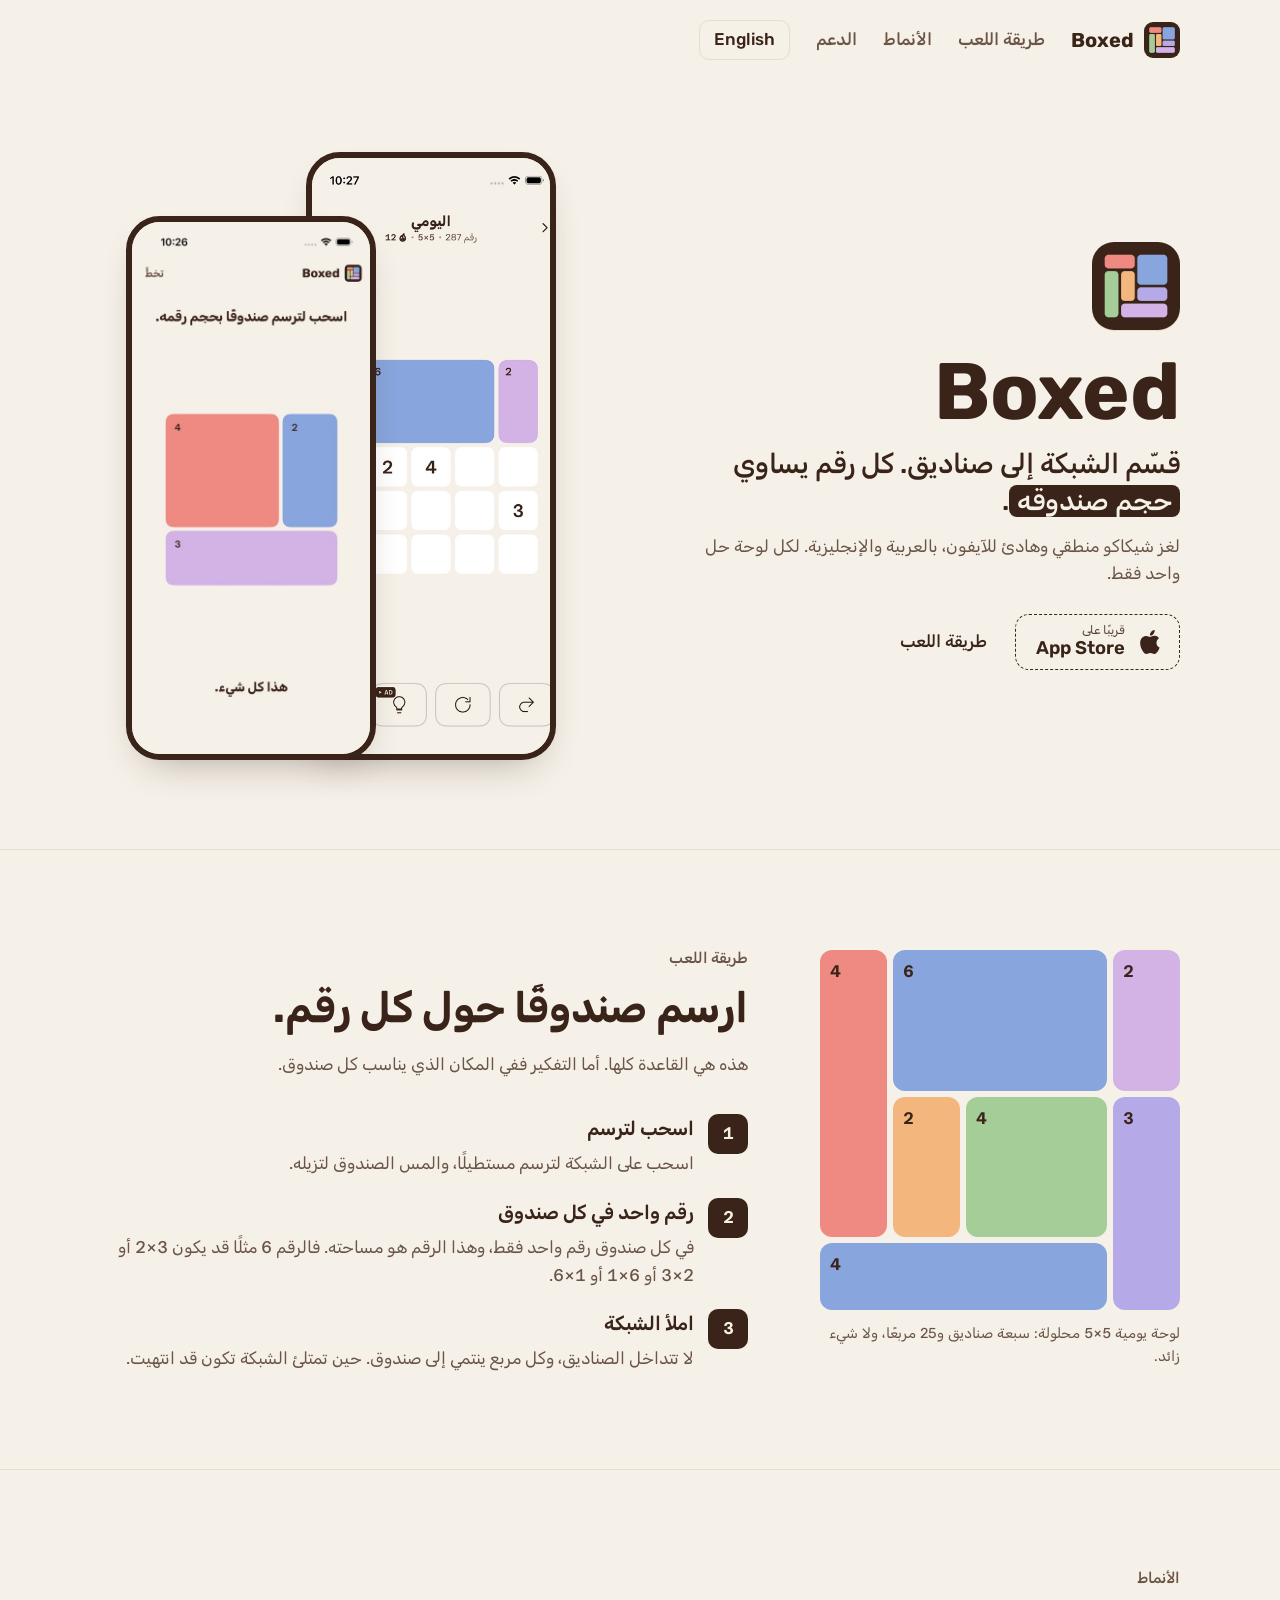
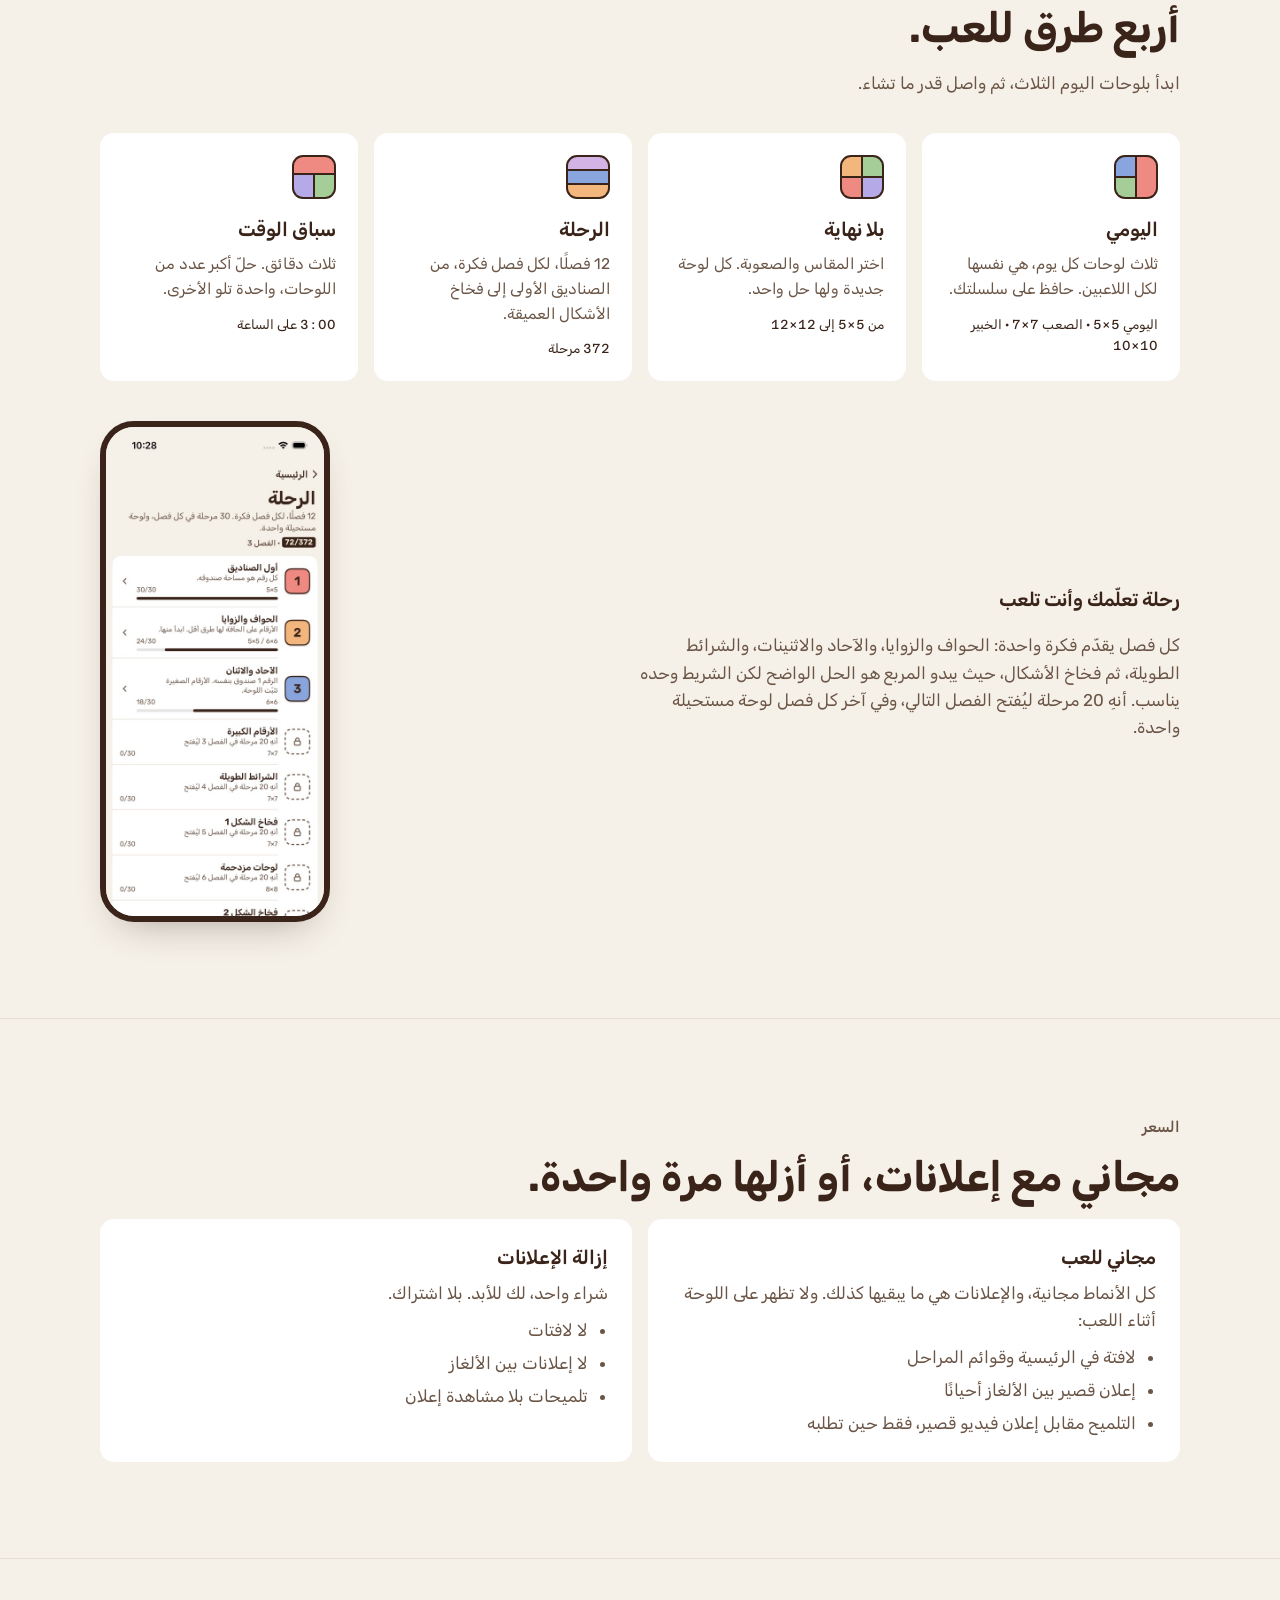
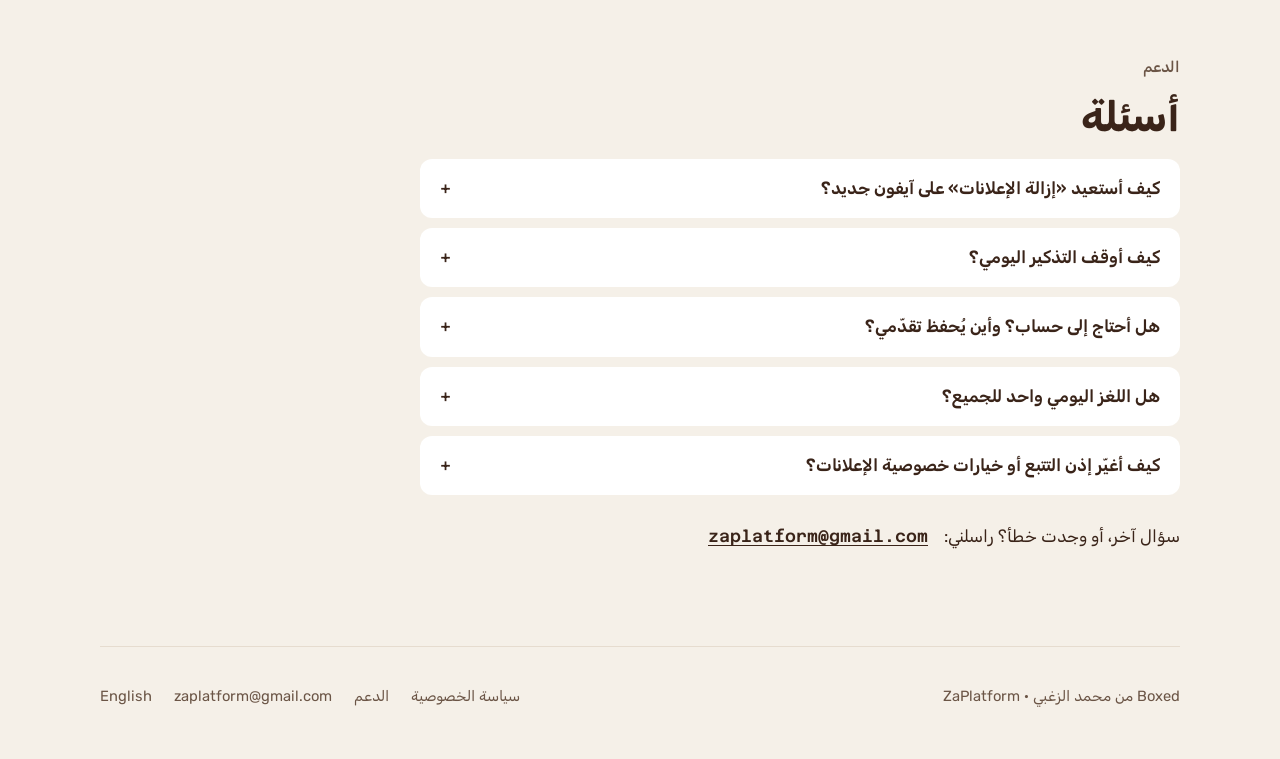
==== ar/index.html @ cbfb0bc7 "Boxed site: EN/AR landing and privacy policy (coming soon to the App Store) Built from design-though" ====
<!doctype html>
<html lang="ar" dir="rtl">
<head>
<meta charset="utf-8">
<meta name="viewport" content="width=device-width, initial-scale=1, viewport-fit=cover">
<title>Boxed: ألغاز شيكاكو المنطقية للآيفون</title>
<meta name="description" content="Boxed لعبة ألغاز شيكاكو هادئة للآيفون. قسّم الشبكة إلى صناديق، في كل صندوق رقم واحد يساوي مساحته. لغز يومي، ولوحات بلا نهاية، ورحلة من 372 مرحلة، وسباق الوقت، بالعربية والإنجليزية.">
<link rel="canonical" href="https://boxed.zaplatform.com/ar/">
<link rel="alternate" hreflang="en" href="https://boxed.zaplatform.com/">
<link rel="alternate" hreflang="ar" href="https://boxed.zaplatform.com/ar/">
<link rel="alternate" hreflang="x-default" href="https://boxed.zaplatform.com/">
<meta name="theme-color" content="#F5F0E8">
<link rel="icon" type="image/png" href="../assets/favicon.png">
<link rel="apple-touch-icon" href="../assets/apple-touch-icon.png">
<meta property="og:type" content="website">
<meta property="og:site_name" content="Boxed">
<meta property="og:locale" content="ar_EG">
<meta property="og:locale:alternate" content="en_US">
<meta property="og:title" content="Boxed: ألغاز شيكاكو المنطقية للآيفون">
<meta property="og:description" content="قسّم الشبكة إلى صناديق. كل رقم يساوي حجم صندوقه. لغز يومي، وبلا نهاية، والرحلة، وسباق الوقت.">
<meta property="og:url" content="https://boxed.zaplatform.com/ar/">
<meta property="og:image" content="https://boxed.zaplatform.com/og.png">
<meta property="og:image:width" content="1200">
<meta property="og:image:height" content="630">
<meta property="og:image:alt" content="Boxed: لوحة شيكاكو محلولة من صناديق بألوان هادئة">
<meta name="twitter:card" content="summary_large_image">
<link rel="preconnect" href="https://fonts.googleapis.com">
<link rel="preconnect" href="https://fonts.gstatic.com" crossorigin>
<link rel="stylesheet" href="https://fonts.googleapis.com/css2?family=Azeret+Mono:wght@500;600&family=Rubik:wght@400;500;600;700&display=swap">
<link rel="stylesheet" href="../site.css">
<script type="application/ld+json">
{
  "@context": "https://schema.org",
  "@type": "MobileApplication",
  "@id": "https://boxed.zaplatform.com/#app",
  "name": "Boxed",
  "description": "لعبة ألغاز شيكاكو للآيفون: قسّم الشبكة إلى مستطيلات، في كل منها رقم واحد يساوي مساحته.",
  "applicationCategory": "GameApplication",
  "operatingSystem": "iOS",
  "inLanguage": ["ar", "en"],
  "url": "https://boxed.zaplatform.com/ar/",
  "image": "https://boxed.zaplatform.com/assets/icon.png",
  "offers": { "@type": "Offer", "price": "0", "priceCurrency": "USD" }
}
</script>
</head>
<body>
<a class="skip" href="#main">تخطَّ إلى المحتوى</a>

<svg width="0" height="0" style="position:absolute" aria-hidden="true">
  <symbol id="g-apple" viewBox="0 0 24 24"><path d="M16.37 1.43c0 1.14-.49 2.27-1.18 3.08-.74.9-1.99 1.57-2.99 1.57-.12 0-.23-.02-.3-.03-.01-.06-.04-.22-.04-.39 0-1.15.57-2.27 1.2-2.98.81-.94 2.15-1.64 3.25-1.68.03.13.06.28.06.43zm4.56 15.71c-.03.07-.46 1.58-1.52 3.12-.94 1.34-1.94 2.71-3.43 2.71-1.52 0-1.9-.88-3.63-.88-1.7 0-2.3.91-3.67.91-1.38 0-2.33-1.26-3.43-2.8-1.29-1.82-2.32-4.63-2.32-7.28 0-4.28 2.8-6.55 5.55-6.55 1.45 0 2.67.95 3.6.95.86 0 2.22-1.01 3.9-1.01.61 0 2.89.06 4.37 2.19-.13.09-2.38 1.37-2.38 4.19 0 3.26 2.85 4.42 2.96 4.45z"/></symbol>
</svg>

<header class="wrap nav">
  <a class="brand" href="./"><img src="../assets/icon.png" alt="" width="36" height="36">Boxed</a>
  <nav aria-label="الأقسام">
    <ul>
      <li><a href="#how">طريقة اللعب</a></li>
      <li><a href="#modes">الأنماط</a></li>
      <li><a href="#support">الدعم</a></li>
    </ul>
  </nav>
  <a class="lang" href="../" hreflang="en" lang="en">English</a>
</header>

<main id="main">
  <section class="wrap hero">
    <div>
      <img class="ic" src="../assets/icon.png" alt="أيقونة تطبيق Boxed" width="88" height="88">
      <h1>Boxed</h1>
      <p class="pitch">قسّم الشبكة إلى صناديق. كل رقم يساوي <span class="chip">حجم صندوقه</span>.</p>
      <p class="lede">لغز شيكاكو منطقي وهادئ للآيفون، بالعربية والإنجليزية. لكل لوحة حل واحد فقط.</p>
      <div class="actions">
        <span class="store soon" role="note"><svg aria-hidden="true"><use href="#g-apple"/></svg><span><small>قريبًا على</small><b>App Store</b></span></span>
        <a class="btn-quiet" href="#how">طريقة اللعب</a>
      </div>
    </div>
    <div class="hero-shots">
      <div class="phone"><img src="../assets/shots/21-game-daily-ar.jpg" alt="لوحة اليومي 5×5 في واجهة التطبيق العربية" width="506" height="1100"></div>
      <div class="phone"><img src="../assets/shots/02b-first-solved-ar.jpg" alt="أول لوحة محلولة: ثلاثة صناديق، 4 و2 و3" width="506" height="1100" loading="lazy"></div>
    </div>
  </section>

  <section class="sec" id="how" aria-labelledby="h-how">
    <div class="wrap how">
      <figure style="margin:0">
        <div class="board" role="img" aria-label="لوحة 5×5 محلولة: سبعة صناديق، كل منها بحجم رقمه">
          <div class="b c" style="grid-area:1/1/5/2"><span>4</span></div>
          <div class="b p" style="grid-area:1/2/3/5"><span>6</span></div>
          <div class="b l" style="grid-area:1/5/3/6"><span>2</span></div>
          <div class="b a" style="grid-area:3/2/5/3"><span>2</span></div>
          <div class="b s" style="grid-area:3/3/5/5"><span>4</span></div>
          <div class="b v" style="grid-area:3/5/6/6"><span>3</span></div>
          <div class="b p" style="grid-area:5/1/6/5"><span>4</span></div>
        </div>
        <figcaption class="board-cap">لوحة يومية <span class="num">5×5</span> محلولة: سبعة صناديق و25 مربعًا، ولا شيء زائد.</figcaption>
      </figure>
      <div>
        <p class="label">طريقة اللعب</p>
        <h2 id="h-how">ارسم صندوقًا حول كل رقم.</h2>
        <p class="intro">هذه هي القاعدة كلها. أما التفكير ففي المكان الذي يناسب كل صندوق.</p>
        <ol class="rules">
          <li><div><h3>اسحب لترسم</h3><p>اسحب على الشبكة لترسم مستطيلًا، والمس الصندوق لتزيله.</p></div></li>
          <li><div><h3>رقم واحد في كل صندوق</h3><p>في كل صندوق رقم واحد فقط، وهذا الرقم هو مساحته. فالرقم <span class="num">6</span> مثلًا قد يكون <span class="num">2×3</span> أو <span class="num">3×2</span> أو <span class="num">1×6</span> أو <span class="num">6×1</span>.</p></div></li>
          <li><div><h3>املأ الشبكة</h3><p>لا تتداخل الصناديق، وكل مربع ينتمي إلى صندوق. حين تمتلئ الشبكة تكون قد انتهيت.</p></div></li>
        </ol>
      </div>
    </div>
  </section>

  <section class="sec" id="modes" aria-labelledby="h-modes">
    <div class="wrap">
      <p class="label">الأنماط</p>
      <h2 id="h-modes">أربع طرق للعب.</h2>
      <p class="intro">ابدأ بلوحات اليوم الثلاث، ثم واصل قدر ما تشاء.</p>
      <div class="modes">
        <article class="mode">
          <div class="tile t-daily" aria-hidden="true"><i></i><i></i><i></i></div>
          <h3>اليومي</h3>
          <p>ثلاث لوحات كل يوم، هي نفسها لكل اللاعبين. حافظ على سلسلتك.</p>
          <p class="meta">اليومي <span class="num">5×5</span> · الصعب <span class="num">7×7</span> · الخبير <span class="num">10×10</span></p>
        </article>
        <article class="mode">
          <div class="tile t-endless" aria-hidden="true"><i></i><i></i><i></i><i></i></div>
          <h3>بلا نهاية</h3>
          <p>اختر المقاس والصعوبة. كل لوحة جديدة ولها حل واحد.</p>
          <p class="meta">من <span class="num">5×5</span> إلى <span class="num">12×12</span></p>
        </article>
        <article class="mode">
          <div class="tile t-journey" aria-hidden="true"><i></i><i></i><i></i></div>
          <h3>الرحلة</h3>
          <p>12 فصلًا، لكل فصل فكرة، من الصناديق الأولى إلى فخاخ الأشكال العميقة.</p>
          <p class="meta"><span class="num">372</span> مرحلة</p>
        </article>
        <article class="mode">
          <div class="tile t-trial" aria-hidden="true"><i></i><i></i><i></i></div>
          <h3>سباق الوقت</h3>
          <p>ثلاث دقائق. حلّ أكبر عدد من اللوحات، واحدة تلو الأخرى.</p>
          <p class="meta"><span class="num">3:00</span> على الساعة</p>
        </article>
      </div>
      <div class="journey-row">
        <div>
          <h3>رحلة تعلّمك وأنت تلعب</h3>
          <p>كل فصل يقدّم فكرة واحدة: الحواف والزوايا، والآحاد والاثنينات، والشرائط الطويلة، ثم فخاخ الأشكال، حيث يبدو المربع هو الحل الواضح لكن الشريط وحده يناسب. أنهِ 20 مرحلة ليُفتح الفصل التالي، وفي آخر كل فصل لوحة مستحيلة واحدة.</p>
        </div>
        <div class="phone"><img src="../assets/shots/43-journey-ar.jpg" alt="شاشة الرحلة: الفصول من 1 إلى 3 قيد اللعب، والفصول التالية مقفلة" width="506" height="1100" loading="lazy"></div>
      </div>
    </div>
  </section>

  <section class="sec" id="free" aria-labelledby="h-free">
    <div class="wrap">
      <p class="label">السعر</p>
      <h2 id="h-free">مجاني مع إعلانات، أو أزلها مرة واحدة.</h2>
      <div class="money">
        <div class="box">
          <h3>مجاني للعب</h3>
          <p style="margin:0;color:var(--mute)">كل الأنماط مجانية، والإعلانات هي ما يبقيها كذلك. ولا تظهر على اللوحة أثناء اللعب:</p>
          <ul>
            <li>لافتة في الرئيسية وقوائم المراحل</li>
            <li>إعلان قصير بين الألغاز أحيانًا</li>
            <li>التلميح مقابل إعلان فيديو قصير، فقط حين تطلبه</li>
          </ul>
        </div>
        <div class="box">
          <h3>إزالة الإعلانات</h3>
          <p style="margin:0;color:var(--mute)">شراء واحد، لك للأبد. بلا اشتراك.</p>
          <ul>
            <li>لا لافتات</li>
            <li>لا إعلانات بين الألغاز</li>
            <li>تلميحات بلا مشاهدة إعلان</li>
          </ul>
        </div>
      </div>
    </div>
  </section>

  <section class="sec" id="support" aria-labelledby="h-support">
    <div class="wrap">
      <p class="label">الدعم</p>
      <h2 id="h-support">أسئلة</h2>
      <div class="faq">
        <details>
          <summary>كيف أستعيد «إزالة الإعلانات» على آيفون جديد؟</summary>
          <div class="a"><p>افتح Boxed، والمس الترس في الرئيسية لتفتح <b>الإعدادات</b>، ثم <b>المشتريات ← استعادة المشتريات</b>. سجّل الدخول بحساب Apple نفسه الذي اشتريت به. الاستعادة مجانية.</p></div>
        </details>
        <details>
          <summary>كيف أوقف التذكير اليومي؟</summary>
          <div class="a"><p>في Boxed، اذهب إلى <b>الإعدادات ← التذكير اليومي</b> وأوقفه. ويمكنك تغيير وقته من هناك أيضًا.</p><p>ويمكنك كذلك إيقاف كل إشعارات Boxed من <b>الإعدادات ← الإشعارات ← Boxed</b> في الآيفون. التذكير مجدول على جهازك، ولا يُرسل شيء من أي خادم.</p></div>
        </details>
        <details>
          <summary>هل أحتاج إلى حساب؟ وأين يُحفظ تقدّمي؟</summary>
          <div class="a"><p>لا يوجد حساب ولا تسجيل دخول. تقدّمك وسلسلتك وإعداداتك محفوظة على الآيفون فقط، ولا مزامنة بين الأجهزة.</p></div>
        </details>
        <details>
          <summary>هل اللغز اليومي واحد للجميع؟</summary>
          <div class="a"><p>نعم. يحصل الجميع على لوحات اليومي والصعب والخبير نفسها كل يوم، ولكل لوحة حل واحد فقط.</p></div>
        </details>
        <details>
          <summary>كيف أغيّر إذن التتبع أو خيارات خصوصية الإعلانات؟</summary>
          <div class="a"><p>التتبع متوقف ما لم تسمح به حين يسألك التطبيق. لتغييره لاحقًا اذهب إلى <b>الإعدادات ← الخصوصية والأمن ← التتبع</b> في الآيفون.</p><p>وفي المنطقة الاقتصادية الأوروبية والمملكة المتحدة يعرض Boxed أيضًا <b>الإعدادات ← المساعدة ← خيارات خصوصية الإعلانات</b> لمراجعة موافقتك. التفاصيل في <a href="privacy/">سياسة الخصوصية</a>.</p></div>
        </details>
      </div>
      <div class="contact">
        <span>سؤال آخر، أو وجدت خطأ؟ راسلني:</span>
        <a class="mail" href="mailto:zaplatform@gmail.com?subject=Boxed" dir="ltr">zaplatform@gmail.com</a>
      </div>
    </div>
  </section>
</main>

<footer class="wrap foot">
  <span class="by">Boxed من محمد الزغبي · <a href="https://zaplatform.com/ar/" style="display:inline">ZaPlatform</a></span>
  <a href="privacy/">سياسة الخصوصية</a>
  <a href="#support">الدعم</a>
  <a href="mailto:zaplatform@gmail.com" dir="ltr">zaplatform@gmail.com</a>
  <a href="../" hreflang="en" lang="en">English</a>
</footer>
</body>
</html>
---- site.css ----
/* Boxed · boxed.zaplatform.com
   The app's own language: warm paper, dark brown ink, flat muted-pastel boxes,
   Rubik for words (Latin + Arabic), Azeret Mono for labels and numbers. */
:root {
  --paper: #F5F0E8;
  --card: #FFFFFF;
  --ink: #3A2419;
  --mute: #6B5546;
  --line: #E6DCCF;
  --chip: #3A2419;
  --on-chip: #F5F0E8;
  --coral: #EE8A82;
  --apricot: #F3B77E;
  --peri: #88A6DD;
  --sage: #A4CD98;
  --lilac: #D3B3E6;
  --lav: #B5AAE7;
  --on-pastel: #3A2419;
  --font: "Rubik", system-ui, -apple-system, "Segoe UI", sans-serif;
  --mono: "Azeret Mono", ui-monospace, "SF Mono", Menlo, monospace;
  --track: .02em;
  --r: 14px;
  color-scheme: light dark;
}
@media (prefers-color-scheme: dark) {
  :root {
    --paper: #1C1612;
    --card: #2A211B;
    --ink: #F2E8DC;
    --mute: #C2B2A2;
    --line: #3D322A;
    --chip: #F2E8DC;
    --on-chip: #1C1612;
    --coral: #D47A72;
    --apricot: #D9A26E;
    --peri: #7A95C8;
    --sage: #90B585;
    --lilac: #B99DCB;
    --lav: #9F95CC;
    --on-pastel: #22150E;
  }
}
:lang(ar) { --track: 0; }

*, *::before, *::after { box-sizing: border-box; }
html { -webkit-text-size-adjust: 100%; scroll-behavior: smooth; }
@media (prefers-reduced-motion: reduce) { html { scroll-behavior: auto; } }
body {
  margin: 0; background: var(--paper); color: var(--ink);
  font-family: var(--font); font-size: 17px; line-height: 1.6;
  overflow-x: hidden;
}
img { max-width: 100%; display: block; }
a { color: inherit; text-underline-offset: 3px; }
a:focus-visible, summary:focus-visible { outline: 2px solid var(--ink); outline-offset: 3px; border-radius: 6px; }
.wrap { width: min(1080px, 100% - 32px); margin-inline: auto; }
.mono { font-family: var(--mono); letter-spacing: var(--track); }
:lang(ar) .mono { font-family: var(--font); letter-spacing: 0; }
.num { font-family: var(--mono); direction: ltr; unicode-bidi: isolate; letter-spacing: 0; }
.skip { position: absolute; top: 8px; inset-inline-start: 16px; background: var(--card); padding: 8px 12px; border-radius: 8px; z-index: 10;
  clip-path: inset(50%); width: 1px; height: 1px; overflow: hidden; white-space: nowrap; }
.skip:focus { clip-path: none; width: auto; height: auto; overflow: visible; }

/* ---- nav ---- */
.nav { display: flex; align-items: center; gap: 16px; padding-block: 18px; }
.brand { display: inline-flex; align-items: center; gap: 10px; font-weight: 700; font-size: 1.25rem; text-decoration: none; }
.brand img { width: 36px; height: 36px; border-radius: 9px; }
.nav ul { list-style: none; display: flex; gap: 6px; margin: 0 0 0 auto; padding: 0; }
[dir="rtl"] .nav ul { margin: 0 auto 0 0; }
.nav ul a { display: inline-flex; align-items: center; min-height: 44px; padding-inline: 10px; text-decoration: none; color: var(--mute); font-weight: 500; }
.nav ul a:hover { color: var(--ink); }
.nav .lang { display: inline-flex; align-items: center; min-height: 40px; padding-inline: 14px; border: 1.5px solid var(--line); border-radius: 10px; text-decoration: none; font-weight: 500; }
.nav .lang:hover { border-color: var(--ink); }
@media (max-width: 640px) { .nav ul { display: none; } .nav .lang { margin-inline-start: auto; } }

/* ---- hero ---- */
.hero { display: grid; grid-template-columns: 1.05fr .95fr; gap: clamp(24px, 5vw, 64px); align-items: center; padding-block: clamp(24px, 6vw, 72px) clamp(40px, 7vw, 96px); }
.hero .ic { width: 88px; height: 88px; border-radius: 22px; box-shadow: 0 1px 0 var(--line); }
.label { font-family: var(--mono); font-size: .8rem; text-transform: uppercase; letter-spacing: .08em; color: var(--mute); margin: 0 0 10px; }
:lang(ar) .label, .label:lang(ar) { font-family: var(--font); text-transform: none; letter-spacing: 0; font-size: .95rem; font-weight: 500; }
h1 { font-size: clamp(3rem, 8vw, 5rem); line-height: 1; letter-spacing: -.02em; margin: 22px 0 14px; font-weight: 700; }
:lang(ar) h1 { letter-spacing: 0; }
.pitch { font-size: clamp(1.3rem, 2.6vw, 1.7rem); line-height: 1.35; font-weight: 500; margin: 0 0 14px; max-width: 26ch; }
.chip { background: var(--chip); color: var(--on-chip); border-radius: 8px; padding: 0 .3em; box-decoration-break: clone; -webkit-box-decoration-break: clone; }
.lede { color: var(--mute); max-width: 44ch; margin: 0 0 26px; }
.actions { display: flex; flex-wrap: wrap; gap: 12px; align-items: center; }
.store {
  display: inline-flex; align-items: center; gap: 12px; min-height: 56px; padding: 8px 20px 8px 16px;
  background: var(--chip); color: var(--on-chip); border-radius: 14px; text-decoration: none;
}
[dir="rtl"] .store { padding: 8px 16px 8px 20px; }
.store svg { width: 26px; height: 26px; fill: currentColor; flex: none; }
.store small { display: block; font-size: .75rem; line-height: 1.1; opacity: .85; }
.store b { display: block; font-size: 1.15rem; line-height: 1.2; font-weight: 600; }
.store.soon { background: transparent; color: var(--ink); border: 1.5px dashed var(--ink); cursor: default; }
.btn-quiet { display: inline-flex; align-items: center; min-height: 48px; padding-inline: 16px; font-weight: 500; text-decoration: none; border-radius: 12px; }
.btn-quiet:hover { background: var(--card); }
.hero-shots { position: relative; display: flex; justify-content: center; min-height: 420px; }
.phone { width: min(250px, 58vw); border-radius: 34px; overflow: hidden; border: 6px solid var(--ink); background: var(--paper); box-shadow: 0 18px 40px -22px rgba(58, 36, 25, .45); aspect-ratio: 1206 / 2622; }
.phone img { width: 100%; height: 100%; object-fit: cover; }
.hero-shots .phone + .phone { margin-inline-start: -70px; margin-top: 64px; }
@media (max-width: 860px) {
  .hero { grid-template-columns: 1fr; }
  .hero-shots { min-height: 0; }
  .phone { width: min(200px, 44vw); border-width: 5px; border-radius: 28px; }
  .hero-shots .phone + .phone { margin-inline-start: -40px; margin-top: 40px; }
}

/* ---- sections ---- */
.sec { padding-block: clamp(48px, 8vw, 96px); border-top: 1.5px solid var(--line); }
h2 { font-size: clamp(1.8rem, 4vw, 2.6rem); line-height: 1.15; letter-spacing: -.01em; margin: 0 0 14px; font-weight: 700; }
:lang(ar) h2 { letter-spacing: 0; line-height: 1.35; }
h3 { font-size: 1.2rem; margin: 0 0 6px; font-weight: 600; }
.intro { color: var(--mute); max-width: 56ch; margin: 0 0 36px; }

/* how it plays: a solved 5x5, drawn with CSS grid. The board never mirrors in RTL, like the app. */
.how { display: grid; grid-template-columns: minmax(0, 360px) 1fr; gap: clamp(28px, 6vw, 72px); align-items: center; }
.board {
  direction: ltr; display: grid; grid-template-columns: repeat(5, 1fr); grid-template-rows: repeat(5, 1fr);
  gap: 6px; aspect-ratio: 1; width: 100%; max-width: 360px;
}
.board .b { border-radius: 12px; position: relative; color: var(--on-pastel); }
.board .b span { position: absolute; top: 8px; left: 10px; font-family: var(--mono); font-weight: 600; font-size: clamp(.9rem, 2.4vw, 1.05rem); }
.b.c { background: var(--coral); } .b.a { background: var(--apricot); } .b.p { background: var(--peri); }
.b.s { background: var(--sage); } .b.l { background: var(--lilac); } .b.v { background: var(--lav); }
.board-cap { font-size: .9rem; color: var(--mute); margin-top: 12px; }
.rules { list-style: none; margin: 0; padding: 0; display: grid; gap: 20px; counter-reset: r; }
.rules li { display: grid; grid-template-columns: 40px 1fr; gap: 14px; align-items: start; }
.rules li::before {
  counter-increment: r; content: counter(r); display: grid; place-items: center; width: 40px; height: 40px;
  border-radius: 10px; background: var(--chip); color: var(--on-chip); font-family: var(--mono); font-weight: 600;
}
.rules p { margin: 0; color: var(--mute); }
@media (max-width: 760px) { .how { grid-template-columns: 1fr; } .board { max-width: 320px; } }

/* modes */
.modes { display: grid; grid-template-columns: repeat(auto-fit, minmax(230px, 1fr)); gap: 16px; }
.mode { background: var(--card); border-radius: var(--r); padding: 22px; }
.tile { width: 44px; height: 44px; border-radius: 11px; border: 2px solid var(--ink); display: grid; overflow: hidden; margin-bottom: 16px; gap: 2px; background: var(--ink); }
.tile i { display: block; }
.t-daily { grid-template-columns: 1fr 1fr; } .t-daily i:nth-child(1) { background: var(--coral); grid-row: span 2; } .t-daily i:nth-child(2) { background: var(--peri); } .t-daily i:nth-child(3) { background: var(--sage); }
.t-endless { grid-template-columns: 1fr 1fr; grid-template-rows: 1fr 1fr; } .t-endless i:nth-child(1) { background: var(--sage); } .t-endless i:nth-child(2) { background: var(--apricot); } .t-endless i:nth-child(3) { background: var(--lav); } .t-endless i:nth-child(4) { background: var(--coral); }
.t-journey { grid-template-rows: 1fr 1fr 1fr; } .t-journey i:nth-child(1) { background: var(--lilac); } .t-journey i:nth-child(2) { background: var(--peri); } .t-journey i:nth-child(3) { background: var(--apricot); }
.t-trial { grid-template-columns: 1fr 1fr; grid-template-rows: 1fr 1.4fr; } .t-trial i:nth-child(1) { background: var(--coral); grid-column: span 2; } .t-trial i:nth-child(2) { background: var(--sage); } .t-trial i:nth-child(3) { background: var(--lav); }
.mode p { margin: 0; color: var(--mute); font-size: .97rem; }
.mode .meta { margin-top: 12px; font-size: .82rem; color: var(--ink); }
.journey-row { display: grid; grid-template-columns: 1fr auto; gap: clamp(24px, 5vw, 56px); align-items: center; margin-top: 40px; }
.journey-row .phone { width: min(230px, 56vw); }
@media (max-width: 760px) { .journey-row { grid-template-columns: 1fr; justify-items: center; } }
.journey-row p { color: var(--mute); max-width: 50ch; }

/* money */
.money { display: grid; grid-template-columns: 1fr 1fr; gap: 16px; }
.money .box { background: var(--card); border-radius: var(--r); padding: 24px; }
.money ul { margin: 10px 0 0; padding-inline-start: 1.2em; color: var(--mute); }
.money li + li { margin-top: 6px; }
@media (max-width: 760px) { .money { grid-template-columns: 1fr; } }

/* faq */
.faq { display: grid; gap: 10px; max-width: 760px; }
.faq details { background: var(--card); border-radius: 12px; }
.faq summary { cursor: pointer; list-style: none; padding: 16px 20px; min-height: 44px; font-weight: 600; display: flex; justify-content: space-between; gap: 16px; }
.faq summary::-webkit-details-marker { display: none; }
.faq summary::after { content: "+"; font-family: var(--mono); font-weight: 500; transition: transform .2s ease; }
.faq details[open] summary::after { transform: rotate(45deg); }
@media (prefers-reduced-motion: reduce) { .faq summary::after { transition: none; } }
.faq .a { padding: 0 20px 18px; color: var(--mute); }
.faq .a p { margin: 0; }
.faq .a p + p { margin-top: 8px; }
.contact { margin-top: 28px; display: flex; flex-wrap: wrap; gap: 8px 16px; align-items: center; }
.contact a.mail { font-family: var(--mono); font-weight: 600; font-size: 1.05rem; letter-spacing: 0; }

/* footer */
.foot { border-top: 1.5px solid var(--line); padding-block: 28px 40px; color: var(--mute); font-size: .92rem; display: flex; flex-wrap: wrap; gap: 10px 22px; align-items: center; }
.foot a { text-decoration: none; min-height: 44px; display: inline-flex; align-items: center; }
.foot a:hover { color: var(--ink); text-decoration: underline; }
.foot .by { margin-inline-end: auto; }

/* ---- legal page ---- */
.legal { max-width: 720px; padding-block: clamp(24px, 5vw, 56px) 56px; }
.legal h1 { font-size: clamp(2.4rem, 6vw, 3.4rem); margin-top: 8px; }
.legal .eff { color: var(--mute); margin: 0 0 28px; }
.legal .summary { background: var(--card); border-radius: var(--r); padding: 20px 22px; margin-bottom: 32px; border-inline-start: 6px solid var(--peri); }
.legal .summary p { margin: 0; }
.legal h2 { font-size: 1.35rem; margin: 36px 0 8px; letter-spacing: 0; }
.legal p, .legal li { color: var(--ink); }
.legal ul { padding-inline-start: 1.3em; }
.legal li + li { margin-top: 6px; }
.legal table { width: 100%; border-collapse: collapse; font-size: .95rem; margin: 8px 0; }
.legal th, .legal td { text-align: start; vertical-align: top; padding: 10px 12px; border-bottom: 1.5px solid var(--line); }
.legal th { font-weight: 600; }
.legal .table { overflow-x: auto; }
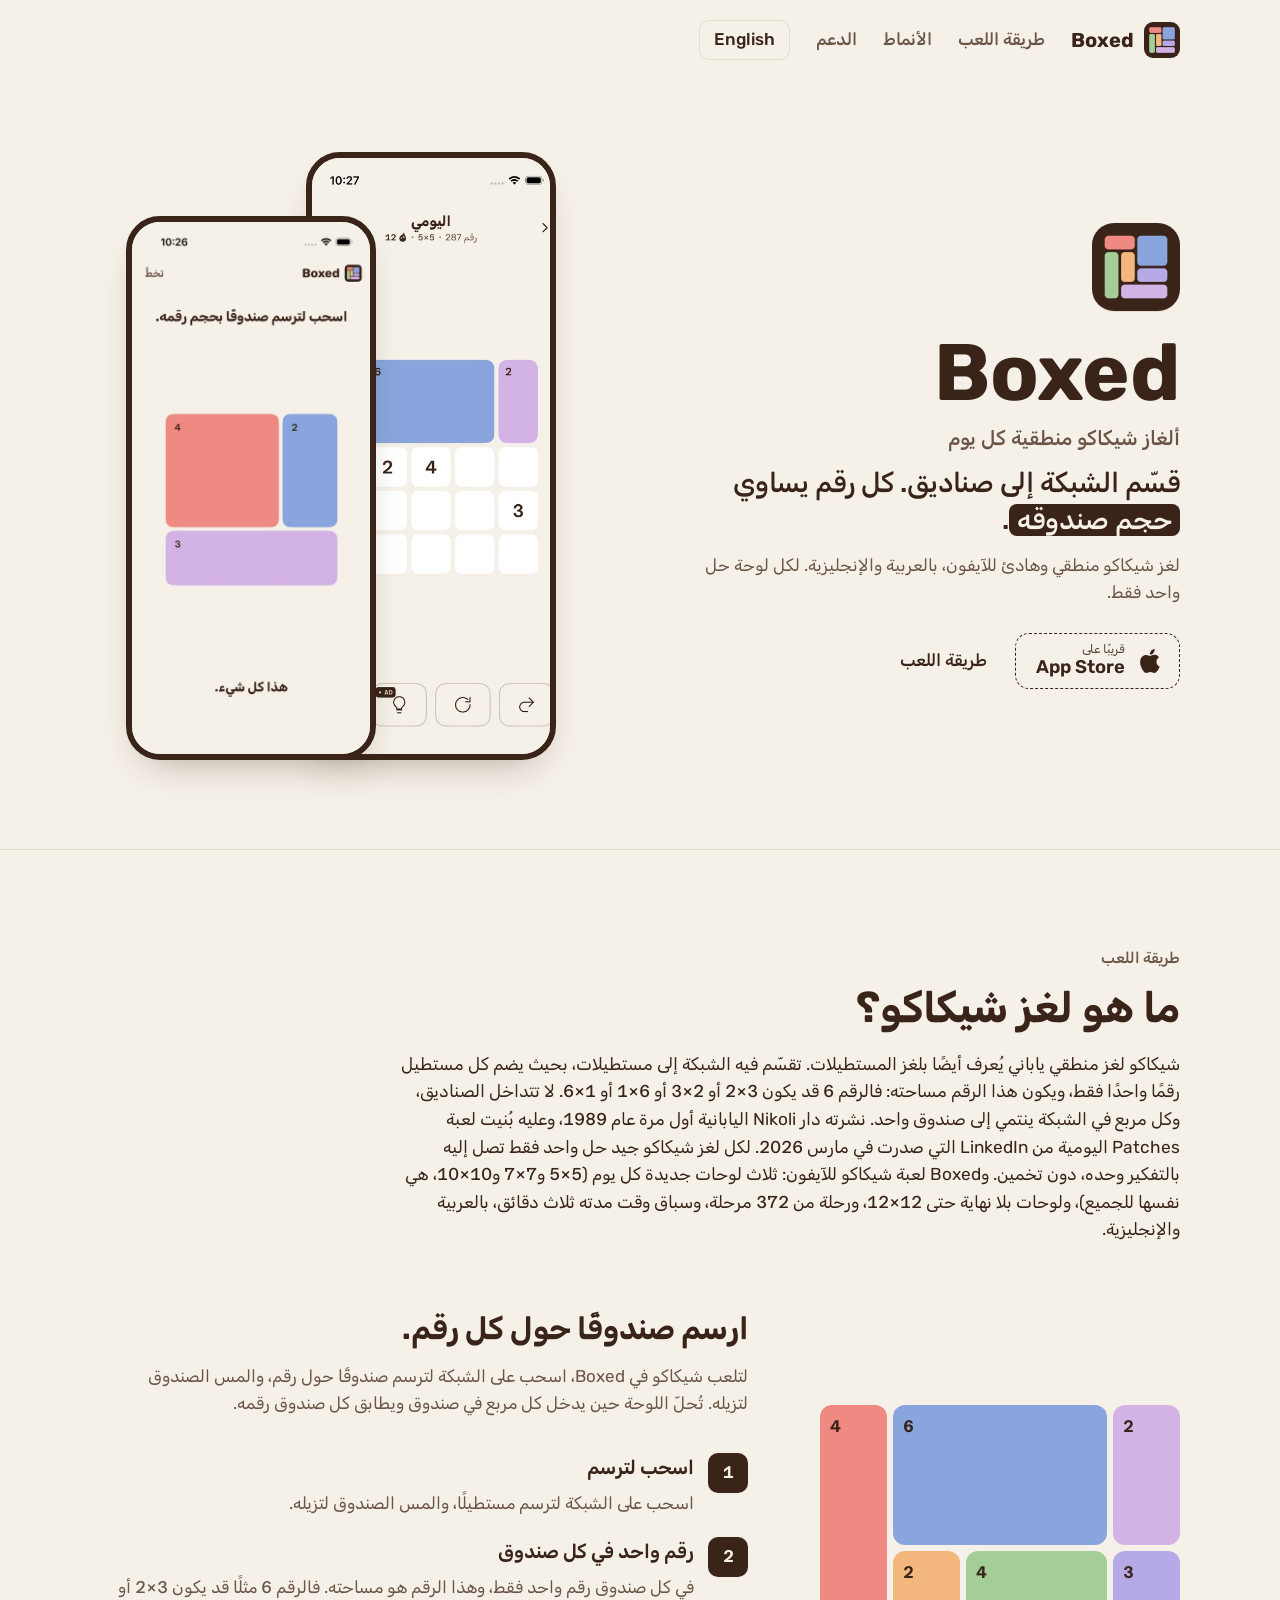
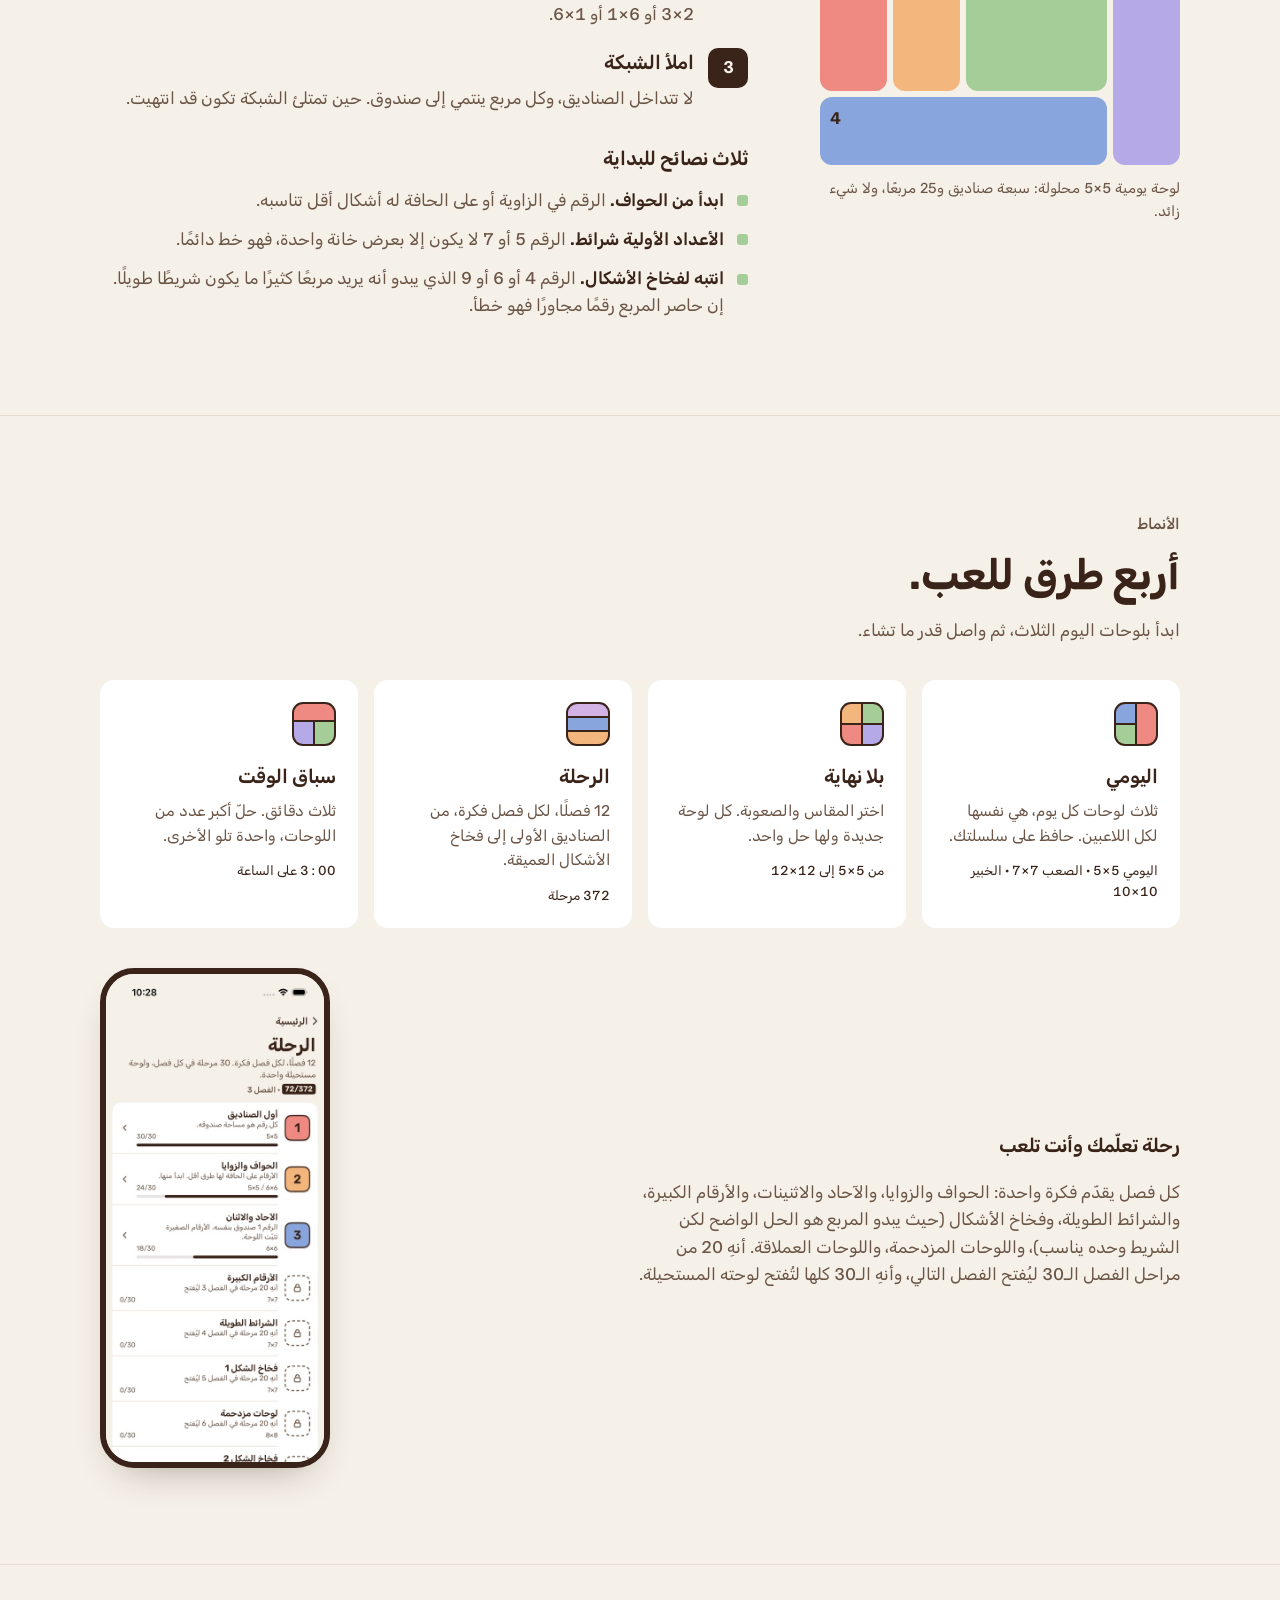
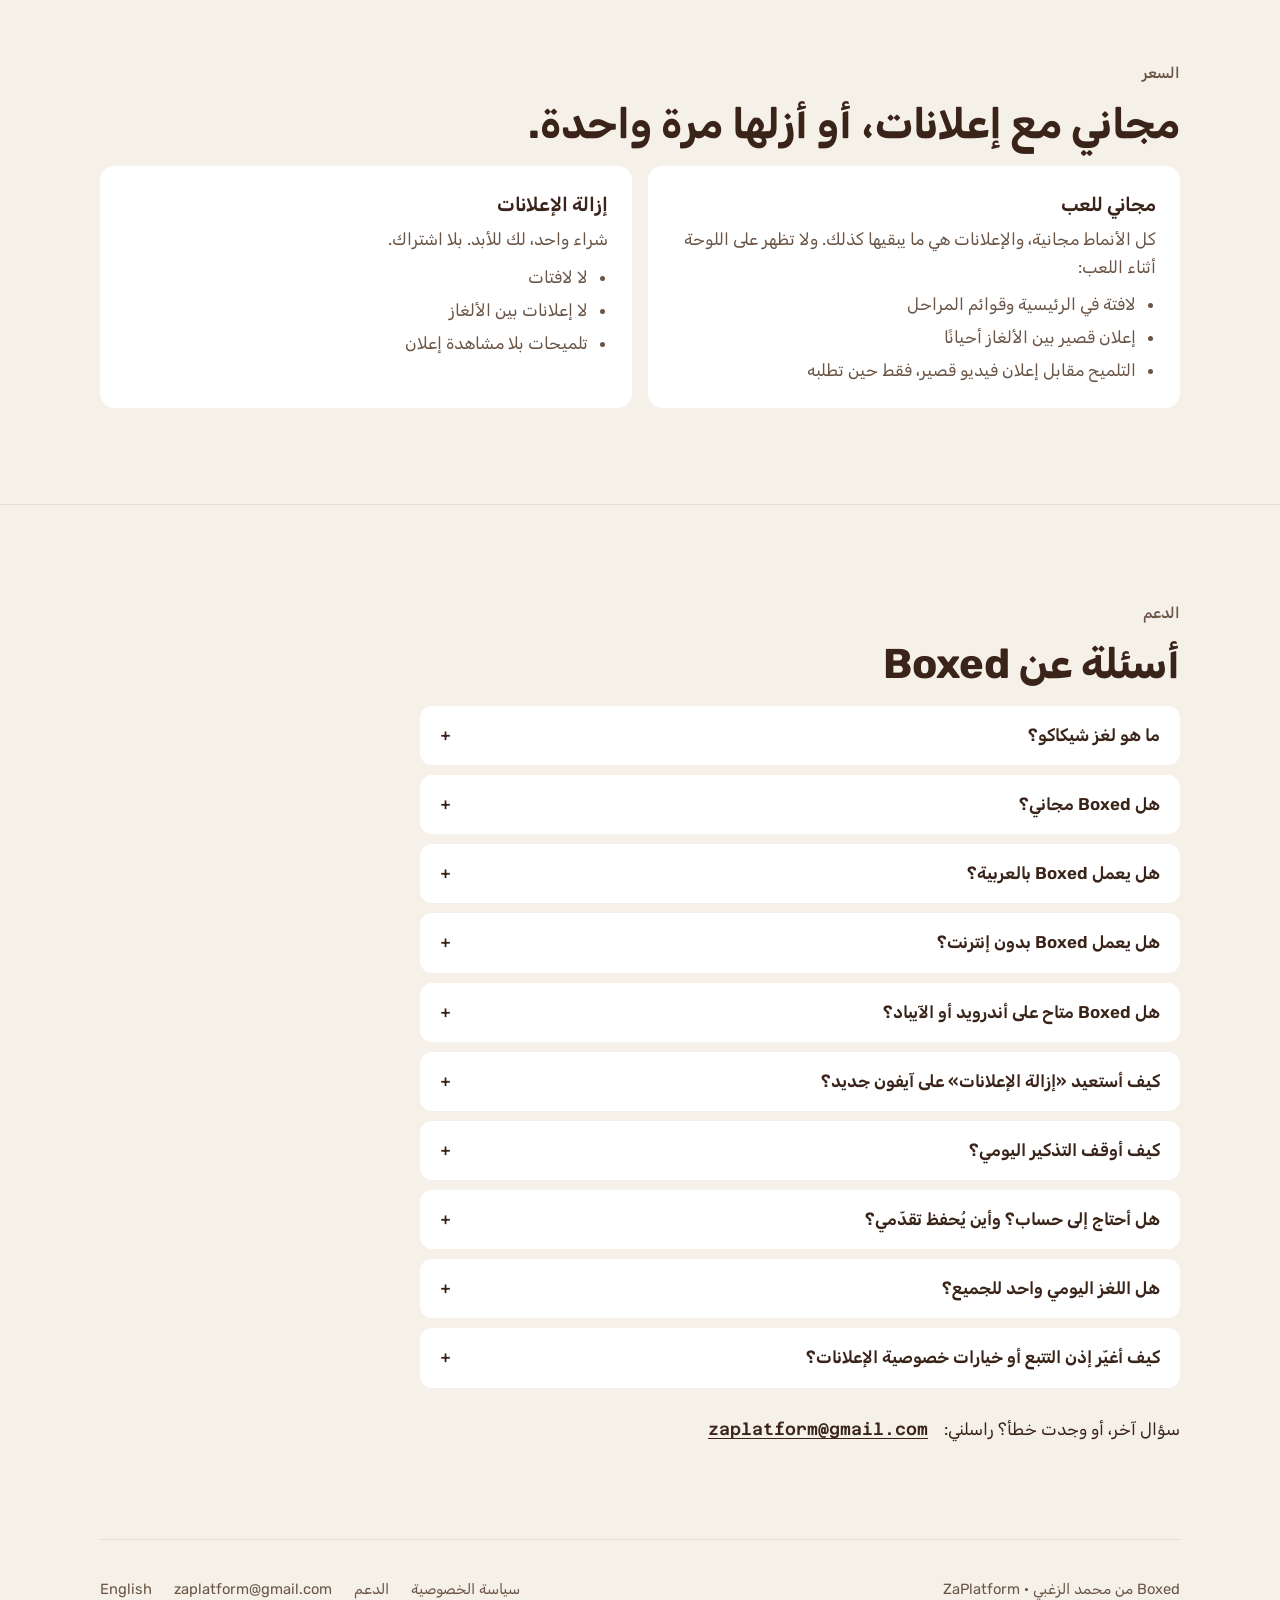
==== commit 05f0487e: "SEO/AEO: What is Shikaku passage, FAQ + FAQPage, full JSON-LD graph (EN+AR, publisher), titles/H1, T" ====
--- a/ar/index.html
+++ b/ar/index.html
@@ -3,8 +3,8 @@
 <head>
 <meta charset="utf-8">
 <meta name="viewport" content="width=device-width, initial-scale=1, viewport-fit=cover">
-<title>Boxed: ألغاز شيكاكو المنطقية للآيفون</title>
-<meta name="description" content="Boxed لعبة ألغاز شيكاكو هادئة للآيفون. قسّم الشبكة إلى صناديق، في كل صندوق رقم واحد يساوي مساحته. لغز يومي، ولوحات بلا نهاية، ورحلة من 372 مرحلة، وسباق الوقت، بالعربية والإنجليزية.">
+<title>Boxed: ألغاز شيكاكو منطقية يومية للآيفون</title>
+<meta name="description" content="Boxed لعبة ألغاز ذكاء منطقية للآيفون: قسّم الشبكة إلى صناديق في كلٍّ منها رقم واحد. ثلاث لوحات يومية، وبلا نهاية، ورحلة من 372 مرحلة. بالعربية والإنجليزية.">
 <link rel="canonical" href="https://boxed.zaplatform.com/ar/">
 <link rel="alternate" hreflang="en" href="https://boxed.zaplatform.com/">
 <link rel="alternate" hreflang="ar" href="https://boxed.zaplatform.com/ar/">
@@ -16,14 +16,18 @@
 <meta property="og:site_name" content="Boxed">
 <meta property="og:locale" content="ar_EG">
 <meta property="og:locale:alternate" content="en_US">
-<meta property="og:title" content="Boxed: ألغاز شيكاكو المنطقية للآيفون">
-<meta property="og:description" content="قسّم الشبكة إلى صناديق. كل رقم يساوي حجم صندوقه. لغز يومي، وبلا نهاية، والرحلة، وسباق الوقت.">
+<meta property="og:title" content="Boxed: ألغاز شيكاكو منطقية يومية للآيفون">
+<meta property="og:description" content="قسّم الشبكة إلى صناديق. كل رقم يساوي حجم صندوقه. ثلاث لوحات شيكاكو يومية، وبلا نهاية، والرحلة، وسباق الوقت، بالعربية والإنجليزية.">
 <meta property="og:url" content="https://boxed.zaplatform.com/ar/">
 <meta property="og:image" content="https://boxed.zaplatform.com/og.png">
 <meta property="og:image:width" content="1200">
 <meta property="og:image:height" content="630">
 <meta property="og:image:alt" content="Boxed: لوحة شيكاكو محلولة من صناديق بألوان هادئة">
 <meta name="twitter:card" content="summary_large_image">
+<meta name="twitter:title" content="Boxed: ألغاز شيكاكو منطقية يومية للآيفون">
+<meta name="twitter:description" content="قسّم الشبكة إلى صناديق. كل رقم يساوي حجم صندوقه. ثلاث لوحات شيكاكو يومية، وبلا نهاية، والرحلة، وسباق الوقت، بالعربية والإنجليزية.">
+<meta name="twitter:image" content="https://boxed.zaplatform.com/og.png">
+<meta name="twitter:image:alt" content="Boxed: لوحة شيكاكو محلولة من صناديق بألوان هادئة">
 <link rel="preconnect" href="https://fonts.googleapis.com">
 <link rel="preconnect" href="https://fonts.gstatic.com" crossorigin>
 <link rel="stylesheet" href="https://fonts.googleapis.com/css2?family=Azeret+Mono:wght@500;600&family=Rubik:wght@400;500;600;700&display=swap">
@@ -31,16 +35,178 @@
 <script type="application/ld+json">
 {
   "@context": "https://schema.org",
-  "@type": "MobileApplication",
-  "@id": "https://boxed.zaplatform.com/#app",
-  "name": "Boxed",
-  "description": "لعبة ألغاز شيكاكو للآيفون: قسّم الشبكة إلى مستطيلات، في كل منها رقم واحد يساوي مساحته.",
-  "applicationCategory": "GameApplication",
-  "operatingSystem": "iOS",
-  "inLanguage": ["ar", "en"],
-  "url": "https://boxed.zaplatform.com/ar/",
-  "image": "https://boxed.zaplatform.com/assets/icon.png",
-  "offers": { "@type": "Offer", "price": "0", "priceCurrency": "USD" }
+  "@graph": [
+    {
+      "@type": "WebPage",
+      "@id": "https://boxed.zaplatform.com/ar/#webpage",
+      "url": "https://boxed.zaplatform.com/ar/",
+      "name": "Boxed: ألغاز شيكاكو منطقية يومية للآيفون",
+      "inLanguage": "ar",
+      "isPartOf": { "@id": "https://boxed.zaplatform.com/#website" },
+      "about": { "@id": "https://boxed.zaplatform.com/#app" },
+      "primaryImageOfPage": "https://boxed.zaplatform.com/og.png",
+      "dateModified": "2026-10-17"
+    },
+    {
+      "@type": "WebSite",
+      "@id": "https://boxed.zaplatform.com/#website",
+      "url": "https://boxed.zaplatform.com/",
+      "name": "Boxed",
+      "inLanguage": ["en", "ar"],
+      "publisher": { "@id": "https://zaplatform.com/#org" }
+    },
+    {
+      "@type": ["MobileApplication", "VideoGame"],
+      "@id": "https://boxed.zaplatform.com/#app",
+      "name": "Boxed",
+      "alternateName": ["Boxed: ألغاز ذكاء منطقية", "Boxed شيكاكو"],
+      "description": "Boxed لعبة ألغاز شيكاكو منطقية هادئة للآيفون. قسّم الشبكة إلى صناديق، بحيث يضم كل صندوق رقمًا واحدًا فقط يساوي مساحته. ثلاث لوحات يومية هي نفسها للجميع (5×5 و7×7 و10×10)، ولوحات بلا نهاية من 5×5 إلى 12×12، ورحلة من 372 مرحلة، وسباق وقت مدته ثلاث دقائق، بالعربية والإنجليزية.",
+      "url": "https://boxed.zaplatform.com/ar/",
+      "image": "https://boxed.zaplatform.com/assets/icon.png",
+      "screenshot": [
+        "https://boxed.zaplatform.com/assets/shots/21-game-daily-ar.jpg",
+        "https://boxed.zaplatform.com/assets/shots/02b-first-solved-ar.jpg",
+        "https://boxed.zaplatform.com/assets/shots/43-journey-ar.jpg"
+      ],
+      "applicationCategory": "GameApplication",
+      "applicationSubCategory": "ألغاز",
+      "genre": ["ألغاز", "ألغاز منطقية", "شيكاكو"],
+      "gamePlatform": "iPhone",
+      "operatingSystem": "iOS 17 أو أحدث",
+      "inLanguage": ["ar", "en"],
+      "numberOfPlayers": { "@type": "QuantitativeValue", "value": 1 },
+      "playMode": "SinglePlayer",
+      "isAccessibleForFree": true,
+      "offers": { "@type": "Offer", "name": "Boxed", "price": "0", "priceCurrency": "USD", "category": "free" },
+      "featureList": [
+        "اليومي 5×5 والصعب 7×7 والخبير 10×10، اللوحات نفسها للجميع كل يوم",
+        "لوحات بلا نهاية من 5×5 إلى 12×12 بثلاث صعوبات",
+        "الرحلة: 12 فصلًا و372 مرحلة، ولكل فصل لوحة مستحيلة",
+        "سباق الوقت: أكبر عدد من اللوحات في ثلاث دقائق",
+        "فخاخ الأشكال في الصعب والخبير، مع تلميحات",
+        "لكل لوحة حل واحد فقط",
+        "يعمل بلا إنترنت: كل لوحة تُصنع على الآيفون",
+        "بالعربية والإنجليزية، بالمظهرين الفاتح والداكن، مع أنماط لعمى الألوان",
+        "بلا حساب؛ يبقى تقدّمك على الآيفون"
+      ],
+      "about": { "@id": "https://boxed.zaplatform.com/#shikaku" },
+      "author": { "@id": "https://zaplatform.com/#mohamed" },
+      "publisher": { "@id": "https://zaplatform.com/#org" }
+    },
+    {
+      "@type": "Thing",
+      "@id": "https://boxed.zaplatform.com/#shikaku",
+      "name": "شيكاكو",
+      "alternateName": ["Shikaku", "لغز المستطيلات", "Rectangles"],
+      "description": "لغز منطقي من دار Nikoli اليابانية، تُقسَّم فيه الشبكة إلى مستطيلات يضم كلٌّ منها رقمًا واحدًا يساوي مساحته.",
+      "sameAs": "https://en.wikipedia.org/wiki/Shikaku"
+    },
+    {
+      "@type": "Organization",
+      "@id": "https://zaplatform.com/#org",
+      "name": "ZaPlatform",
+      "url": "https://zaplatform.com/ar/",
+      "logo": "https://boxed.zaplatform.com/assets/icon.png",
+      "email": "zaplatform@gmail.com",
+      "founder": { "@id": "https://zaplatform.com/#mohamed" }
+    },
+    {
+      "@type": "Person",
+      "@id": "https://zaplatform.com/#mohamed",
+      "name": "Mohamed ElZoghbi",
+      "alternateName": ["محمد الزغبي", "Mohamed Zakaria El-Zoghbi"],
+      "url": "https://zaplatform.com/ar/",
+      "worksFor": { "@id": "https://zaplatform.com/#org" }
+    },
+    {
+      "@type": "FAQPage",
+      "@id": "https://boxed.zaplatform.com/ar/#faq",
+      "inLanguage": "ar",
+      "isPartOf": { "@id": "https://boxed.zaplatform.com/ar/#webpage" },
+      "mainEntity": [
+        {
+          "@type": "Question",
+          "name": "ما هو لغز شيكاكو؟",
+          "acceptedAnswer": {
+            "@type": "Answer",
+            "text": "شيكاكو لغز منطقي ياباني يُعرف أيضًا بلغز المستطيلات. تقسّم فيه الشبكة إلى مستطيلات يضم كلٌّ منها رقمًا واحدًا فقط، وهذا الرقم هو مساحته. لا تتداخل الصناديق، ويجب أن يُستخدم كل مربع. نشرته دار Nikoli اليابانية أول مرة عام 1989."
+          }
+        },
+        {
+          "@type": "Question",
+          "name": "هل Boxed مجاني؟",
+          "acceptedAnswer": {
+            "@type": "Answer",
+            "text": "نعم. كل أنماط Boxed مجانية، وتدعمها إعلانات لا تظهر على اللوحة أثناء اللعب. ويزيل شراء «إزالة الإعلانات» لمرة واحدة اللافتات والإعلانات بين الألغاز، ويمنحك التلميحات بلا مشاهدة إعلان. لا يوجد اشتراك."
+          }
+        },
+        {
+          "@type": "Question",
+          "name": "هل يعمل Boxed بالعربية؟",
+          "acceptedAnswer": {
+            "@type": "Answer",
+            "text": "نعم. Boxed بالعربية والإنجليزية بالكامل، بواجهة من اليمين إلى اليسار بالعربية. يتبع لغة الآيفون، ويمكنك أن تختار العربية أو English بنفسك من الإعدادات ← اللغة. الشبكة نفسها لا تنعكس لأنها لغز مكاني، والأرقام بالأرقام الغربية."
+          }
+        },
+        {
+          "@type": "Question",
+          "name": "هل يعمل Boxed بدون إنترنت؟",
+          "acceptedAnswer": {
+            "@type": "Answer",
+            "text": "نعم. تُصنع كل لوحة على جهازك، فتلعب كل الأنماط بلا إنترنت، والتلميحات أيضًا. الإعلانات وشراء «إزالة الإعلانات» فقط يحتاجان إلى اتصال."
+          }
+        },
+        {
+          "@type": "Question",
+          "name": "هل Boxed متاح على أندرويد أو الآيباد؟",
+          "acceptedAnswer": {
+            "@type": "Answer",
+            "text": "Boxed للآيفون، ويحتاج iOS 17 أو أحدث. الآيباد غير مدعوم، ونسخة أندرويد قادمة لاحقًا."
+          }
+        },
+        {
+          "@type": "Question",
+          "name": "كيف أستعيد «إزالة الإعلانات» على آيفون جديد؟",
+          "acceptedAnswer": {
+            "@type": "Answer",
+            "text": "افتح Boxed، والمس الترس في الرئيسية لتفتح الإعدادات، ثم المشتريات ← استعادة المشتريات. سجّل الدخول بحساب Apple نفسه الذي اشتريت به. الاستعادة مجانية."
+          }
+        },
+        {
+          "@type": "Question",
+          "name": "كيف أوقف التذكير اليومي؟",
+          "acceptedAnswer": {
+            "@type": "Answer",
+            "text": "في Boxed، اذهب إلى الإعدادات ← التذكير اليومي وأوقفه. ويمكنك تغيير وقته من هناك أيضًا. ويمكنك كذلك إيقاف كل إشعارات Boxed من الإعدادات ← الإشعارات ← Boxed في الآيفون. التذكير مجدول على جهازك، ولا يُرسل شيء من أي خادم."
+          }
+        },
+        {
+          "@type": "Question",
+          "name": "هل أحتاج إلى حساب؟ وأين يُحفظ تقدّمي؟",
+          "acceptedAnswer": {
+            "@type": "Answer",
+            "text": "لا يوجد حساب ولا تسجيل دخول. تقدّمك وسلسلتك وإعداداتك محفوظة على الآيفون فقط، ولا مزامنة بين الأجهزة."
+          }
+        },
+        {
+          "@type": "Question",
+          "name": "هل اللغز اليومي واحد للجميع؟",
+          "acceptedAnswer": {
+            "@type": "Answer",
+            "text": "نعم. يحصل الجميع على لوحات اليومي والصعب والخبير نفسها كل يوم، ولكل لوحة حل واحد فقط."
+          }
+        },
+        {
+          "@type": "Question",
+          "name": "كيف أغيّر إذن التتبع أو خيارات خصوصية الإعلانات؟",
+          "acceptedAnswer": {
+            "@type": "Answer",
+            "text": "التتبع متوقف ما لم تسمح به حين يسألك التطبيق. لتغييره لاحقًا اذهب إلى الإعدادات ← الخصوصية والأمن ← التتبع في الآيفون. وفي المنطقة الاقتصادية الأوروبية والمملكة المتحدة يعرض Boxed أيضًا الإعدادات ← المساعدة ← خيارات خصوصية الإعلانات لمراجعة موافقتك. التفاصيل في سياسة الخصوصية."
+          }
+        }
+      ]
+    }
+  ]
 }
 </script>
 </head>
@@ -67,7 +233,7 @@
   <section class="wrap hero">
     <div>
       <img class="ic" src="../assets/icon.png" alt="أيقونة تطبيق Boxed" width="88" height="88">
-      <h1>Boxed</h1>
+      <h1>Boxed <span class="h1-sub">ألغاز شيكاكو منطقية كل يوم</span></h1>
       <p class="pitch">قسّم الشبكة إلى صناديق. كل رقم يساوي <span class="chip">حجم صندوقه</span>.</p>
       <p class="lede">لغز شيكاكو منطقي وهادئ للآيفون، بالعربية والإنجليزية. لكل لوحة حل واحد فقط.</p>
       <div class="actions">
@@ -76,15 +242,22 @@
       </div>
     </div>
     <div class="hero-shots">
-      <div class="phone"><img src="../assets/shots/21-game-daily-ar.jpg" alt="لوحة اليومي 5×5 في واجهة التطبيق العربية" width="506" height="1100"></div>
+      <div class="phone"><img src="../assets/shots/21-game-daily-ar.jpg" alt="لوحة شيكاكو اليومية 5×5 في Boxed بالواجهة العربية" width="506" height="1100" fetchpriority="high"></div>
       <div class="phone"><img src="../assets/shots/02b-first-solved-ar.jpg" alt="أول لوحة محلولة: ثلاثة صناديق، 4 و2 و3" width="506" height="1100" loading="lazy"></div>
     </div>
   </section>
 
   <section class="sec" id="how" aria-labelledby="h-how">
+    <div class="wrap">
+      <div class="what">
+        <p class="label">طريقة اللعب</p>
+        <h2 id="h-how">ما هو لغز شيكاكو؟</h2>
+        <p class="answer">شيكاكو لغز منطقي ياباني يُعرف أيضًا بلغز المستطيلات. تقسّم فيه الشبكة إلى مستطيلات، بحيث يضم كل مستطيل رقمًا واحدًا فقط، ويكون هذا الرقم مساحته: فالرقم <span class="num">6</span> قد يكون <span class="num">2×3</span> أو <span class="num">3×2</span> أو <span class="num">1×6</span> أو <span class="num">6×1</span>. لا تتداخل الصناديق، وكل مربع في الشبكة ينتمي إلى صندوق واحد. نشرته دار Nikoli اليابانية أول مرة عام <span class="num">1989</span>، وعليه بُنيت لعبة Patches اليومية من LinkedIn التي صدرت في مارس <span class="num">2026</span>. لكل لغز شيكاكو جيد حل واحد فقط تصل إليه بالتفكير وحده، دون تخمين. وBoxed لعبة شيكاكو للآيفون: ثلاث لوحات جديدة كل يوم (<span class="num">5×5</span> و<span class="num">7×7</span> و<span class="num">10×10</span>، هي نفسها للجميع)، ولوحات بلا نهاية حتى <span class="num">12×12</span>، ورحلة من <span class="num">372</span> مرحلة، وسباق وقت مدته ثلاث دقائق، بالعربية والإنجليزية.</p>
+      </div>
+    </div>
     <div class="wrap how">
       <figure style="margin:0">
-        <div class="board" role="img" aria-label="لوحة 5×5 محلولة: سبعة صناديق، كل منها بحجم رقمه">
+        <div class="board" role="img" aria-label="لوحة شيكاكو 5×5 محلولة: سبعة صناديق، كلٌّ منها بحجم رقمه">
           <div class="b c" style="grid-area:1/1/5/2"><span>4</span></div>
           <div class="b p" style="grid-area:1/2/3/5"><span>6</span></div>
           <div class="b l" style="grid-area:1/5/3/6"><span>2</span></div>
@@ -96,14 +269,19 @@
         <figcaption class="board-cap">لوحة يومية <span class="num">5×5</span> محلولة: سبعة صناديق و25 مربعًا، ولا شيء زائد.</figcaption>
       </figure>
       <div>
-        <p class="label">طريقة اللعب</p>
-        <h2 id="h-how">ارسم صندوقًا حول كل رقم.</h2>
-        <p class="intro">هذه هي القاعدة كلها. أما التفكير ففي المكان الذي يناسب كل صندوق.</p>
+        <h3 class="how-h">ارسم صندوقًا حول كل رقم.</h3>
+        <p class="intro">لتلعب شيكاكو في Boxed، اسحب على الشبكة لترسم صندوقًا حول رقم، والمس الصندوق لتزيله. تُحلّ اللوحة حين يدخل كل مربع في صندوق ويطابق كل صندوق رقمه.</p>
         <ol class="rules">
-          <li><div><h3>اسحب لترسم</h3><p>اسحب على الشبكة لترسم مستطيلًا، والمس الصندوق لتزيله.</p></div></li>
-          <li><div><h3>رقم واحد في كل صندوق</h3><p>في كل صندوق رقم واحد فقط، وهذا الرقم هو مساحته. فالرقم <span class="num">6</span> مثلًا قد يكون <span class="num">2×3</span> أو <span class="num">3×2</span> أو <span class="num">1×6</span> أو <span class="num">6×1</span>.</p></div></li>
-          <li><div><h3>املأ الشبكة</h3><p>لا تتداخل الصناديق، وكل مربع ينتمي إلى صندوق. حين تمتلئ الشبكة تكون قد انتهيت.</p></div></li>
+          <li><div><h4>اسحب لترسم</h4><p>اسحب على الشبكة لترسم مستطيلًا، والمس الصندوق لتزيله.</p></div></li>
+          <li><div><h4>رقم واحد في كل صندوق</h4><p>في كل صندوق رقم واحد فقط، وهذا الرقم هو مساحته. فالرقم <span class="num">6</span> مثلًا قد يكون <span class="num">2×3</span> أو <span class="num">3×2</span> أو <span class="num">1×6</span> أو <span class="num">6×1</span>.</p></div></li>
+          <li><div><h4>املأ الشبكة</h4><p>لا تتداخل الصناديق، وكل مربع ينتمي إلى صندوق. حين تمتلئ الشبكة تكون قد انتهيت.</p></div></li>
         </ol>
+        <h3 class="tips-h">ثلاث نصائح للبداية</h3>
+        <ul class="tips">
+          <li><b>ابدأ من الحواف.</b> الرقم في الزاوية أو على الحافة له أشكال أقل تناسبه.</li>
+          <li><b>الأعداد الأولية شرائط.</b> الرقم <span class="num">5</span> أو <span class="num">7</span> لا يكون إلا بعرض خانة واحدة، فهو خط دائمًا.</li>
+          <li><b>انتبه لفخاخ الأشكال.</b> الرقم <span class="num">4</span> أو <span class="num">6</span> أو <span class="num">9</span> الذي يبدو أنه يريد مربعًا كثيرًا ما يكون شريطًا طويلًا. إن حاصر المربع رقمًا مجاورًا فهو خطأ.</li>
+        </ul>
       </div>
     </div>
   </section>
@@ -142,7 +320,7 @@
       <div class="journey-row">
         <div>
           <h3>رحلة تعلّمك وأنت تلعب</h3>
-          <p>كل فصل يقدّم فكرة واحدة: الحواف والزوايا، والآحاد والاثنينات، والشرائط الطويلة، ثم فخاخ الأشكال، حيث يبدو المربع هو الحل الواضح لكن الشريط وحده يناسب. أنهِ 20 مرحلة ليُفتح الفصل التالي، وفي آخر كل فصل لوحة مستحيلة واحدة.</p>
+          <p>كل فصل يقدّم فكرة واحدة: الحواف والزوايا، والآحاد والاثنينات، والأرقام الكبيرة، والشرائط الطويلة، وفخاخ الأشكال (حيث يبدو المربع هو الحل الواضح لكن الشريط وحده يناسب)، واللوحات المزدحمة، واللوحات العملاقة. أنهِ <span class="num">20</span> من مراحل الفصل الـ<span class="num">30</span> ليُفتح الفصل التالي، وأنهِ الـ<span class="num">30</span> كلها لتُفتح لوحته المستحيلة.</p>
         </div>
         <div class="phone"><img src="../assets/shots/43-journey-ar.jpg" alt="شاشة الرحلة: الفصول من 1 إلى 3 قيد اللعب، والفصول التالية مقفلة" width="506" height="1100" loading="lazy"></div>
       </div>
@@ -179,8 +357,28 @@
   <section class="sec" id="support" aria-labelledby="h-support">
     <div class="wrap">
       <p class="label">الدعم</p>
-      <h2 id="h-support">أسئلة</h2>
+      <h2 id="h-support">أسئلة عن Boxed</h2>
       <div class="faq">
+        <details>
+          <summary>ما هو لغز شيكاكو؟</summary>
+          <div class="a"><p>شيكاكو لغز منطقي ياباني يُعرف أيضًا بلغز المستطيلات. تقسّم فيه الشبكة إلى مستطيلات يضم كلٌّ منها رقمًا واحدًا فقط، وهذا الرقم هو مساحته. لا تتداخل الصناديق، ويجب أن يُستخدم كل مربع. نشرته دار Nikoli اليابانية أول مرة عام <span class="num">1989</span>.</p></div>
+        </details>
+        <details>
+          <summary>هل Boxed مجاني؟</summary>
+          <div class="a"><p>نعم. كل أنماط Boxed مجانية، وتدعمها إعلانات لا تظهر على اللوحة أثناء اللعب. ويزيل شراء «إزالة الإعلانات» لمرة واحدة اللافتات والإعلانات بين الألغاز، ويمنحك التلميحات بلا مشاهدة إعلان. لا يوجد اشتراك.</p></div>
+        </details>
+        <details>
+          <summary>هل يعمل Boxed بالعربية؟</summary>
+          <div class="a"><p>نعم. Boxed بالعربية والإنجليزية بالكامل، بواجهة من اليمين إلى اليسار بالعربية. يتبع لغة الآيفون، ويمكنك أن تختار العربية أو <span lang="en">English</span> بنفسك من <b>الإعدادات ← اللغة</b>. الشبكة نفسها لا تنعكس لأنها لغز مكاني، والأرقام بالأرقام الغربية.</p></div>
+        </details>
+        <details>
+          <summary>هل يعمل Boxed بدون إنترنت؟</summary>
+          <div class="a"><p>نعم. تُصنع كل لوحة على جهازك، فتلعب كل الأنماط بلا إنترنت، والتلميحات أيضًا. الإعلانات وشراء «إزالة الإعلانات» فقط يحتاجان إلى اتصال.</p></div>
+        </details>
+        <details>
+          <summary>هل Boxed متاح على أندرويد أو الآيباد؟</summary>
+          <div class="a"><p>Boxed للآيفون، ويحتاج <span class="num">iOS 17</span> أو أحدث. الآيباد غير مدعوم، ونسخة أندرويد قادمة لاحقًا.</p></div>
+        </details>
         <details>
           <summary>كيف أستعيد «إزالة الإعلانات» على آيفون جديد؟</summary>
           <div class="a"><p>افتح Boxed، والمس الترس في الرئيسية لتفتح <b>الإعدادات</b>، ثم <b>المشتريات ← استعادة المشتريات</b>. سجّل الدخول بحساب Apple نفسه الذي اشتريت به. الاستعادة مجانية.</p></div>
--- a/site.css
+++ b/site.css
@@ -80,6 +80,7 @@
 :lang(ar) .label, .label:lang(ar) { font-family: var(--font); text-transform: none; letter-spacing: 0; font-size: .95rem; font-weight: 500; }
 h1 { font-size: clamp(3rem, 8vw, 5rem); line-height: 1; letter-spacing: -.02em; margin: 22px 0 14px; font-weight: 700; }
 :lang(ar) h1 { letter-spacing: 0; }
+.h1-sub { display: block; font-size: clamp(1.05rem, 2.2vw, 1.25rem); line-height: 1.3; font-weight: 500; letter-spacing: 0; color: var(--mute); margin-top: 12px; }
 .pitch { font-size: clamp(1.3rem, 2.6vw, 1.7rem); line-height: 1.35; font-weight: 500; margin: 0 0 14px; max-width: 26ch; }
 .chip { background: var(--chip); color: var(--on-chip); border-radius: 8px; padding: 0 .3em; box-decoration-break: clone; -webkit-box-decoration-break: clone; }
 .lede { color: var(--mute); max-width: 44ch; margin: 0 0 26px; }
@@ -131,6 +132,17 @@
   border-radius: 10px; background: var(--chip); color: var(--on-chip); font-family: var(--mono); font-weight: 600;
 }
 .rules p { margin: 0; color: var(--mute); }
+.rules h4 { font-size: 1.2rem; margin: 0 0 6px; font-weight: 600; }
+/* "What is Shikaku?": the answer-first passage above the board */
+.what { max-width: 72ch; margin-bottom: clamp(36px, 6vw, 64px); }
+.answer { font-size: 1.08rem; margin: 0; }
+.how-h { font-size: clamp(1.4rem, 3vw, 1.9rem); line-height: 1.2; letter-spacing: -.01em; font-weight: 700; margin: 0 0 12px; }
+:lang(ar) .how-h { letter-spacing: 0; line-height: 1.4; }
+.tips-h { margin: 32px 0 12px; }
+.tips { list-style: none; margin: 0; padding: 0; display: grid; gap: 12px; color: var(--mute); }
+.tips li { position: relative; padding-inline-start: 24px; }
+.tips li::before { content: ""; position: absolute; inset-inline-start: 0; top: .5em; width: 11px; height: 11px; border-radius: 3px; background: var(--sage); }
+.tips b { color: var(--ink); font-weight: 600; }
 @media (max-width: 760px) { .how { grid-template-columns: 1fr; } .board { max-width: 320px; } }
 
 /* modes */
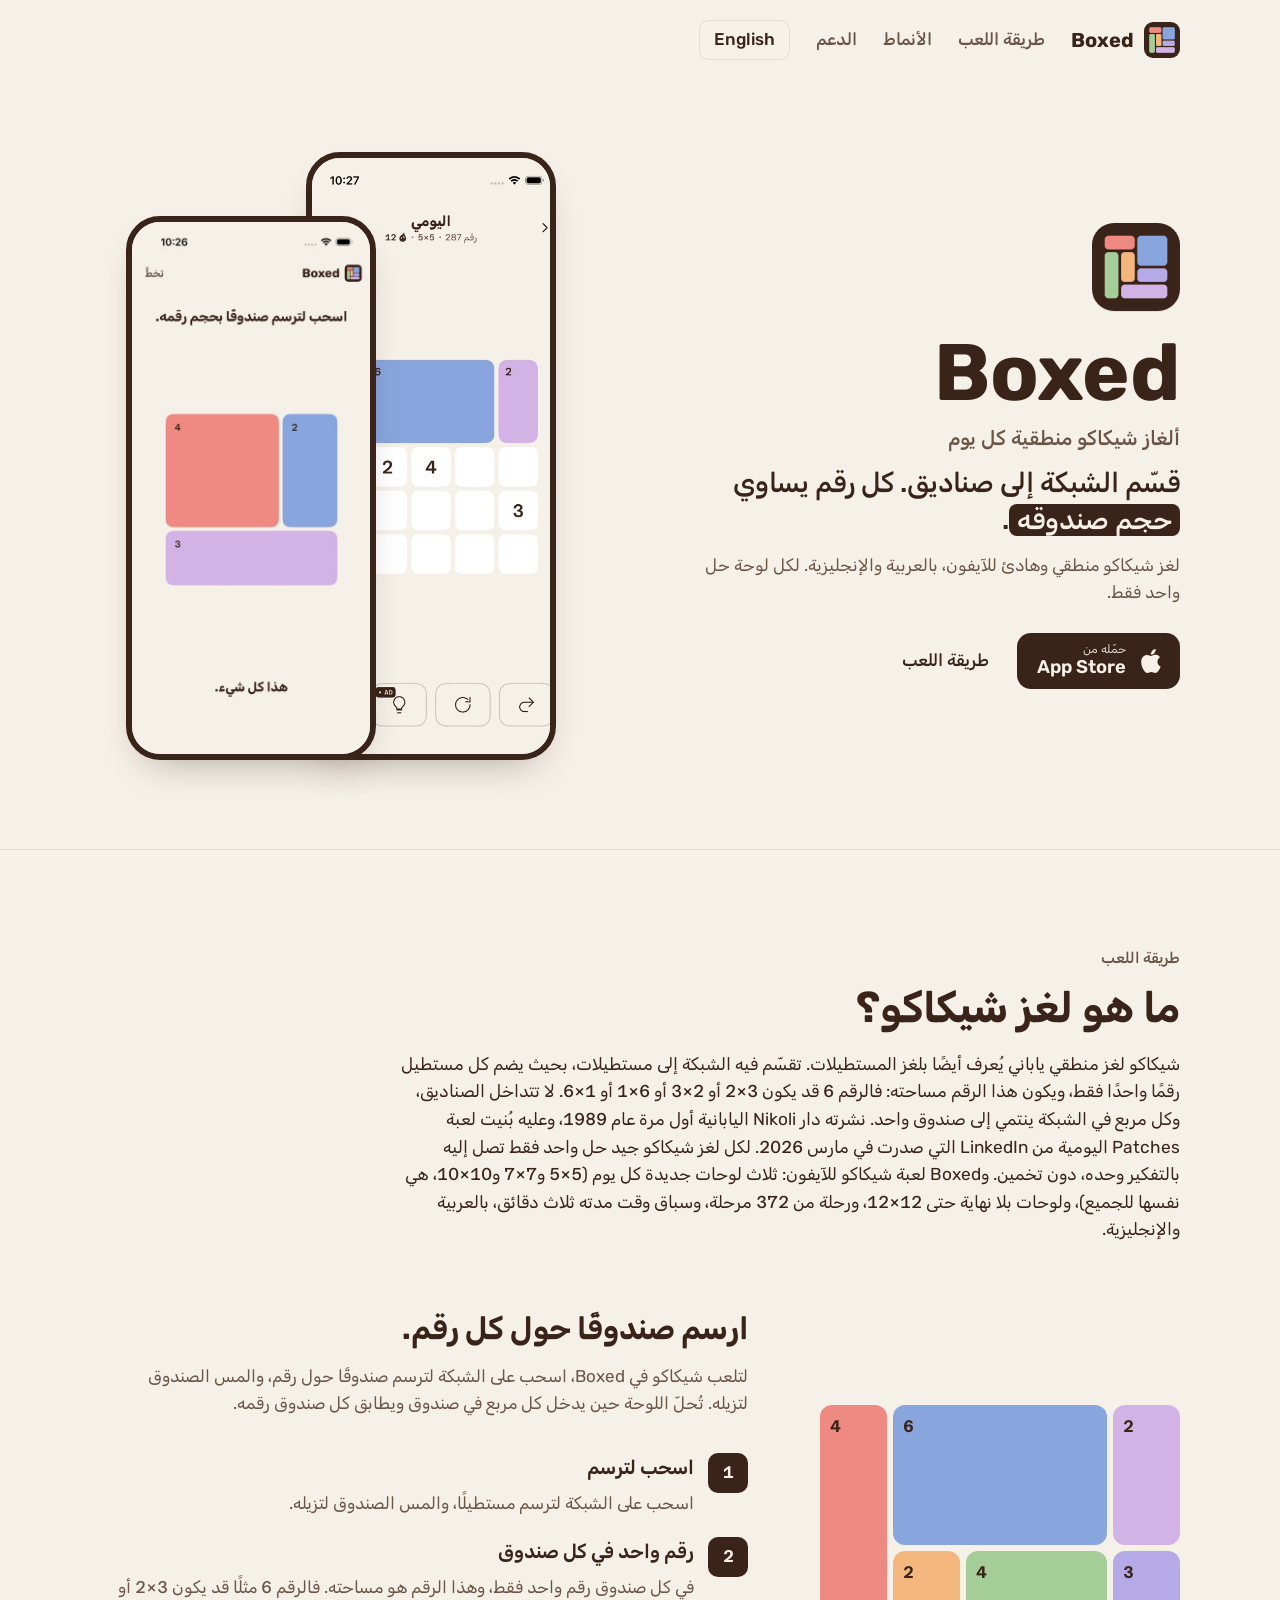
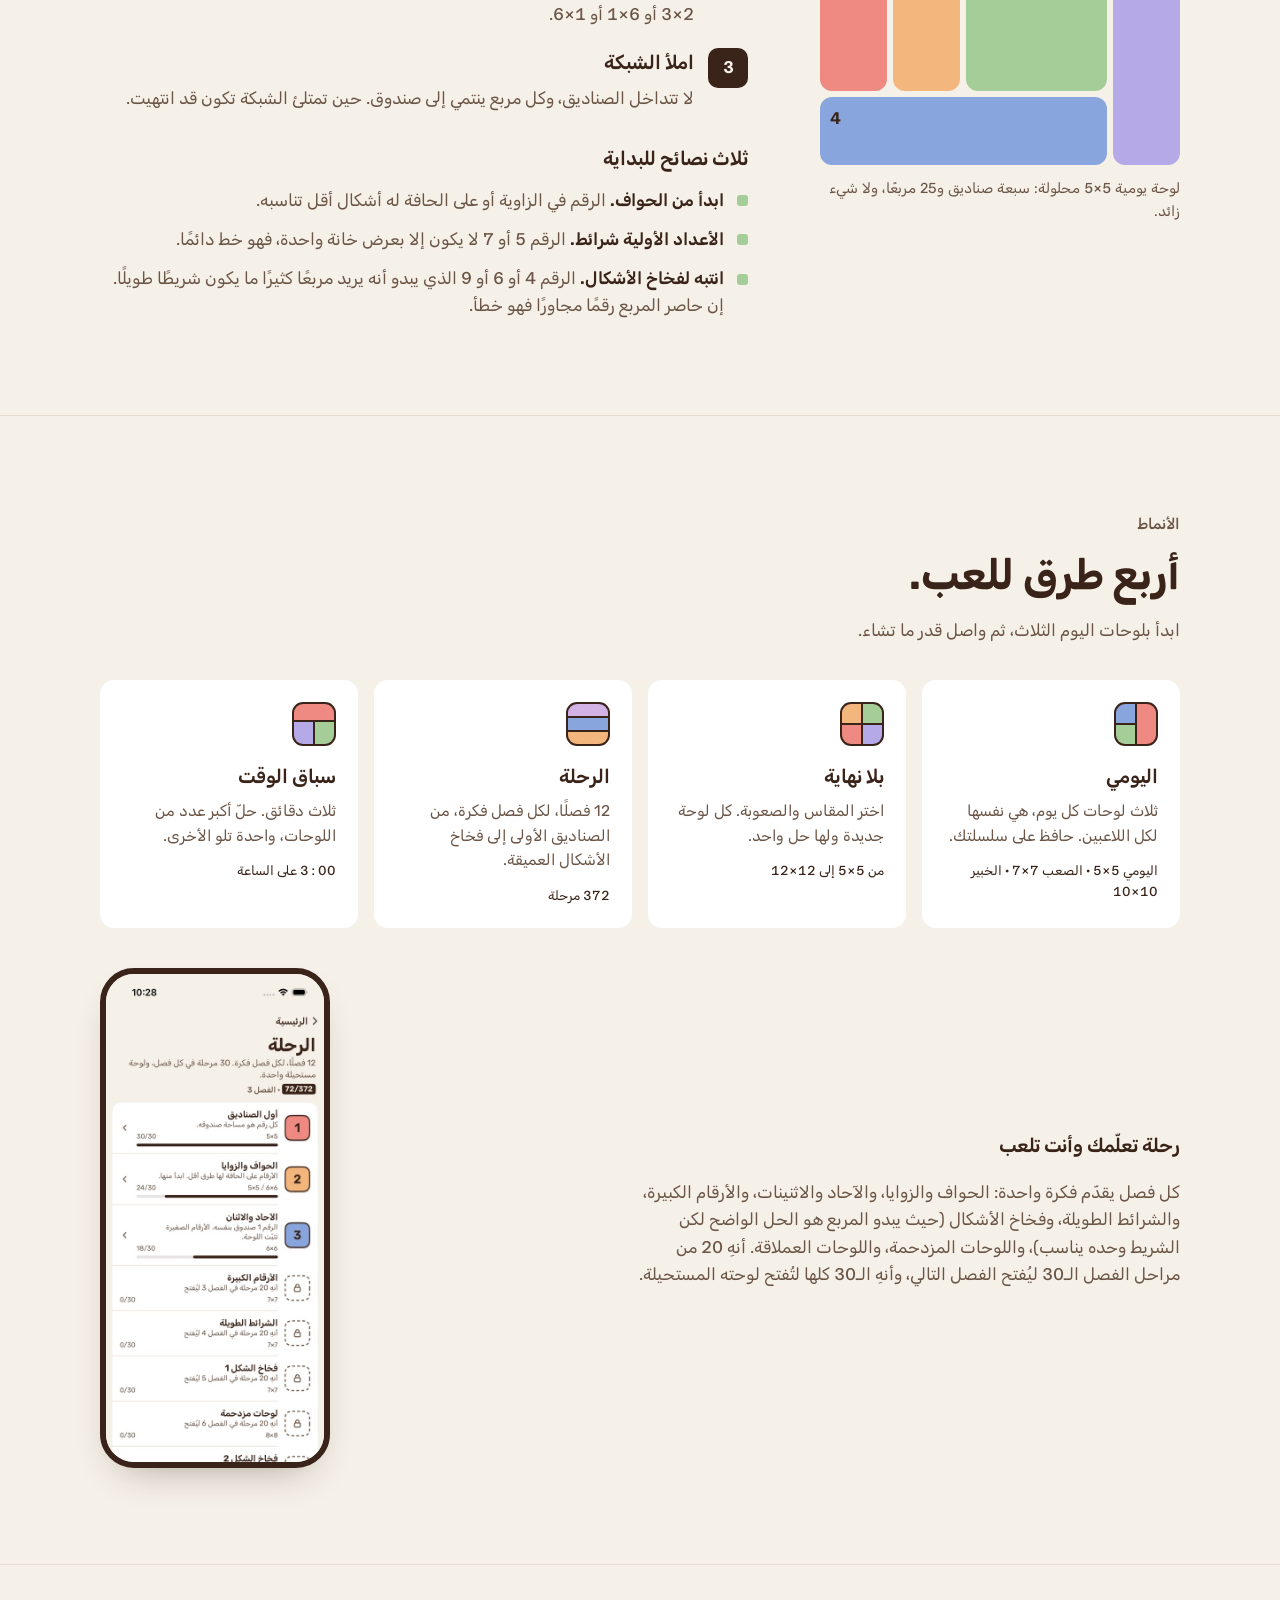
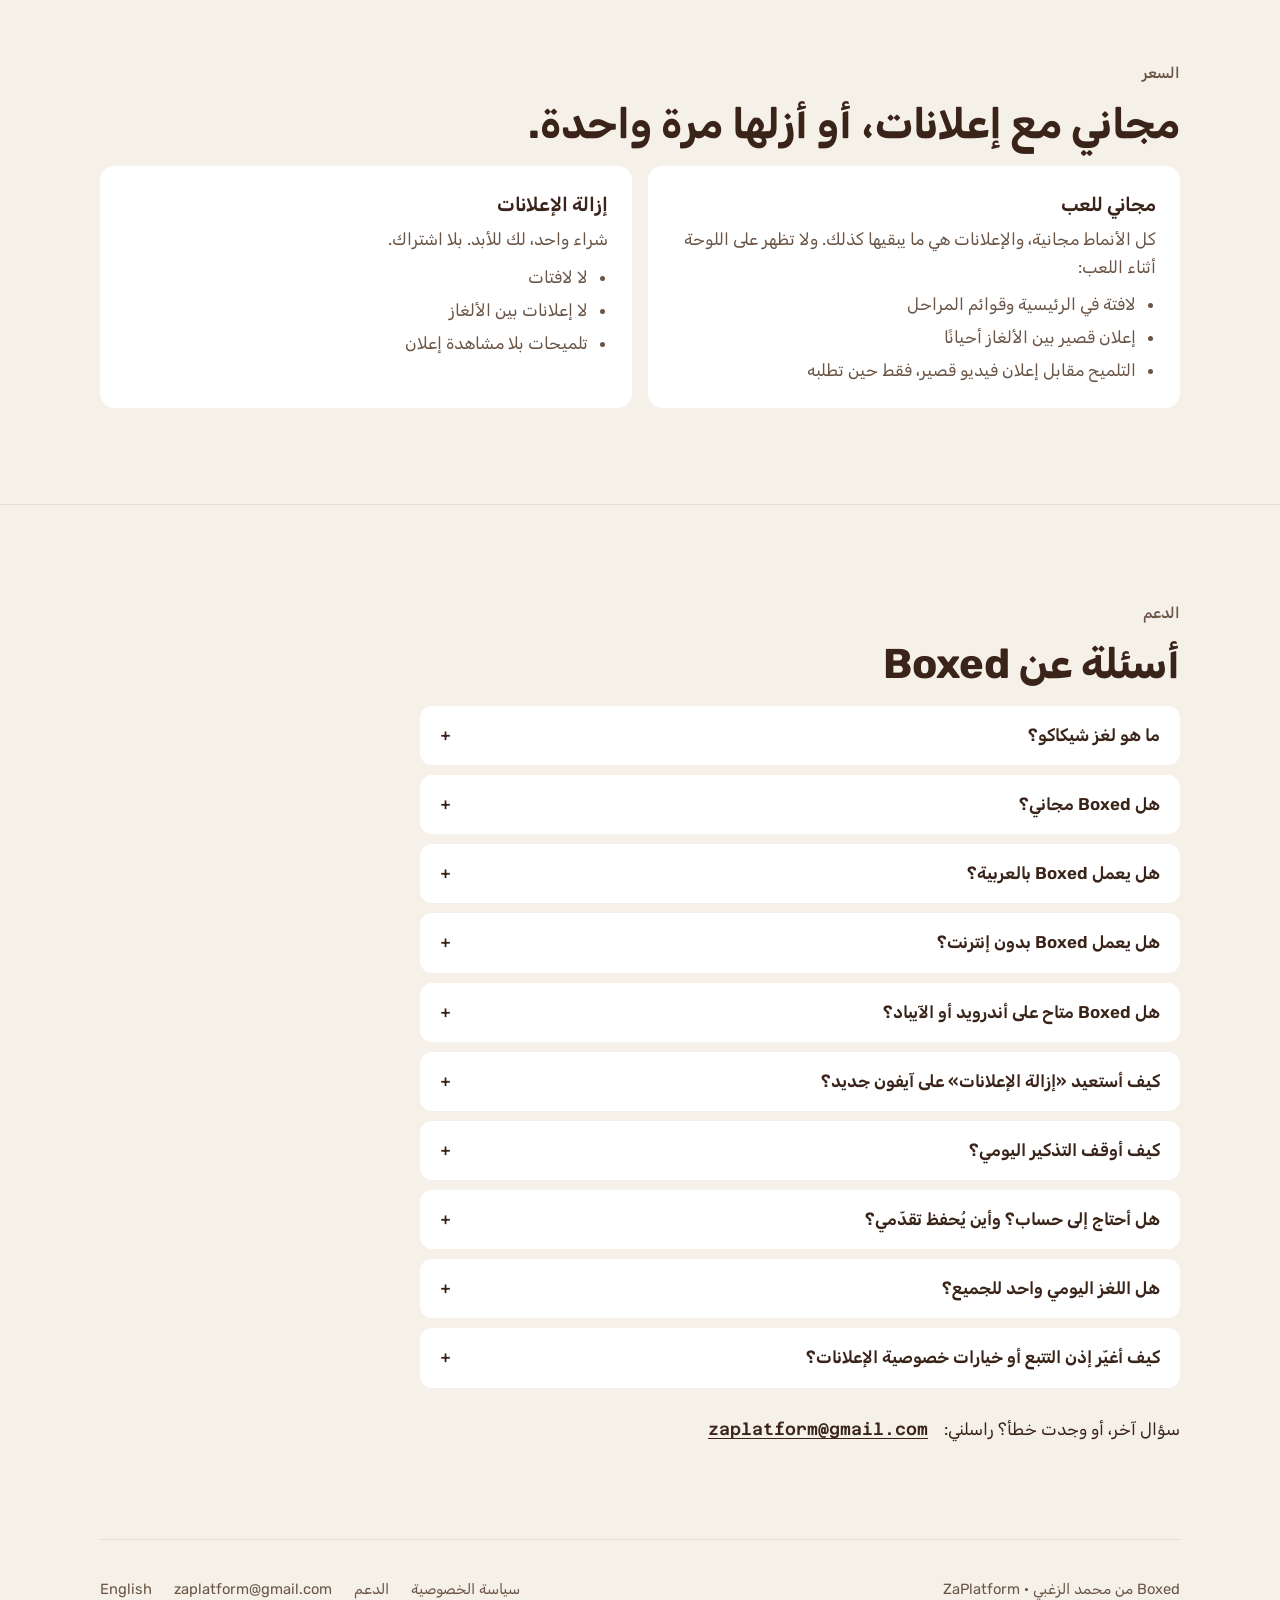
==== commit 69e60965: "Boxed is live on the App Store: store link, Smart App Banner, JSON-LD downloadUrl, IndexNow key" ====
--- a/ar/index.html
+++ b/ar/index.html
@@ -10,6 +10,7 @@
 <link rel="alternate" hreflang="ar" href="https://boxed.zaplatform.com/ar/">
 <link rel="alternate" hreflang="x-default" href="https://boxed.zaplatform.com/">
 <meta name="theme-color" content="#F5F0E8">
+<meta name="apple-itunes-app" content="app-id=6823661590">
 <link rel="icon" type="image/png" href="../assets/favicon.png">
 <link rel="apple-touch-icon" href="../assets/apple-touch-icon.png">
 <meta property="og:type" content="website">
@@ -73,6 +74,8 @@
       "genre": ["ألغاز", "ألغاز منطقية", "شيكاكو"],
       "gamePlatform": "iPhone",
       "operatingSystem": "iOS 17 أو أحدث",
+      "downloadUrl": "https://apps.apple.com/app/id6823661590",
+      "installUrl": "https://apps.apple.com/app/id6823661590",
       "inLanguage": ["ar", "en"],
       "numberOfPlayers": { "@type": "QuantitativeValue", "value": 1 },
       "playMode": "SinglePlayer",
@@ -237,7 +240,8 @@
       <p class="pitch">قسّم الشبكة إلى صناديق. كل رقم يساوي <span class="chip">حجم صندوقه</span>.</p>
       <p class="lede">لغز شيكاكو منطقي وهادئ للآيفون، بالعربية والإنجليزية. لكل لوحة حل واحد فقط.</p>
       <div class="actions">
-        <span class="store soon" role="note"><svg aria-hidden="true"><use href="#g-apple"/></svg><span><small>قريبًا على</small><b>App Store</b></span></span>
+        
+        <a class="store" href="https://apps.apple.com/app/id6823661590"><svg aria-hidden="true"><use href="#g-apple"/></svg><span><small>حمّله من</small><b>App Store</b></span></a>
         <a class="btn-quiet" href="#how">طريقة اللعب</a>
       </div>
     </div>
